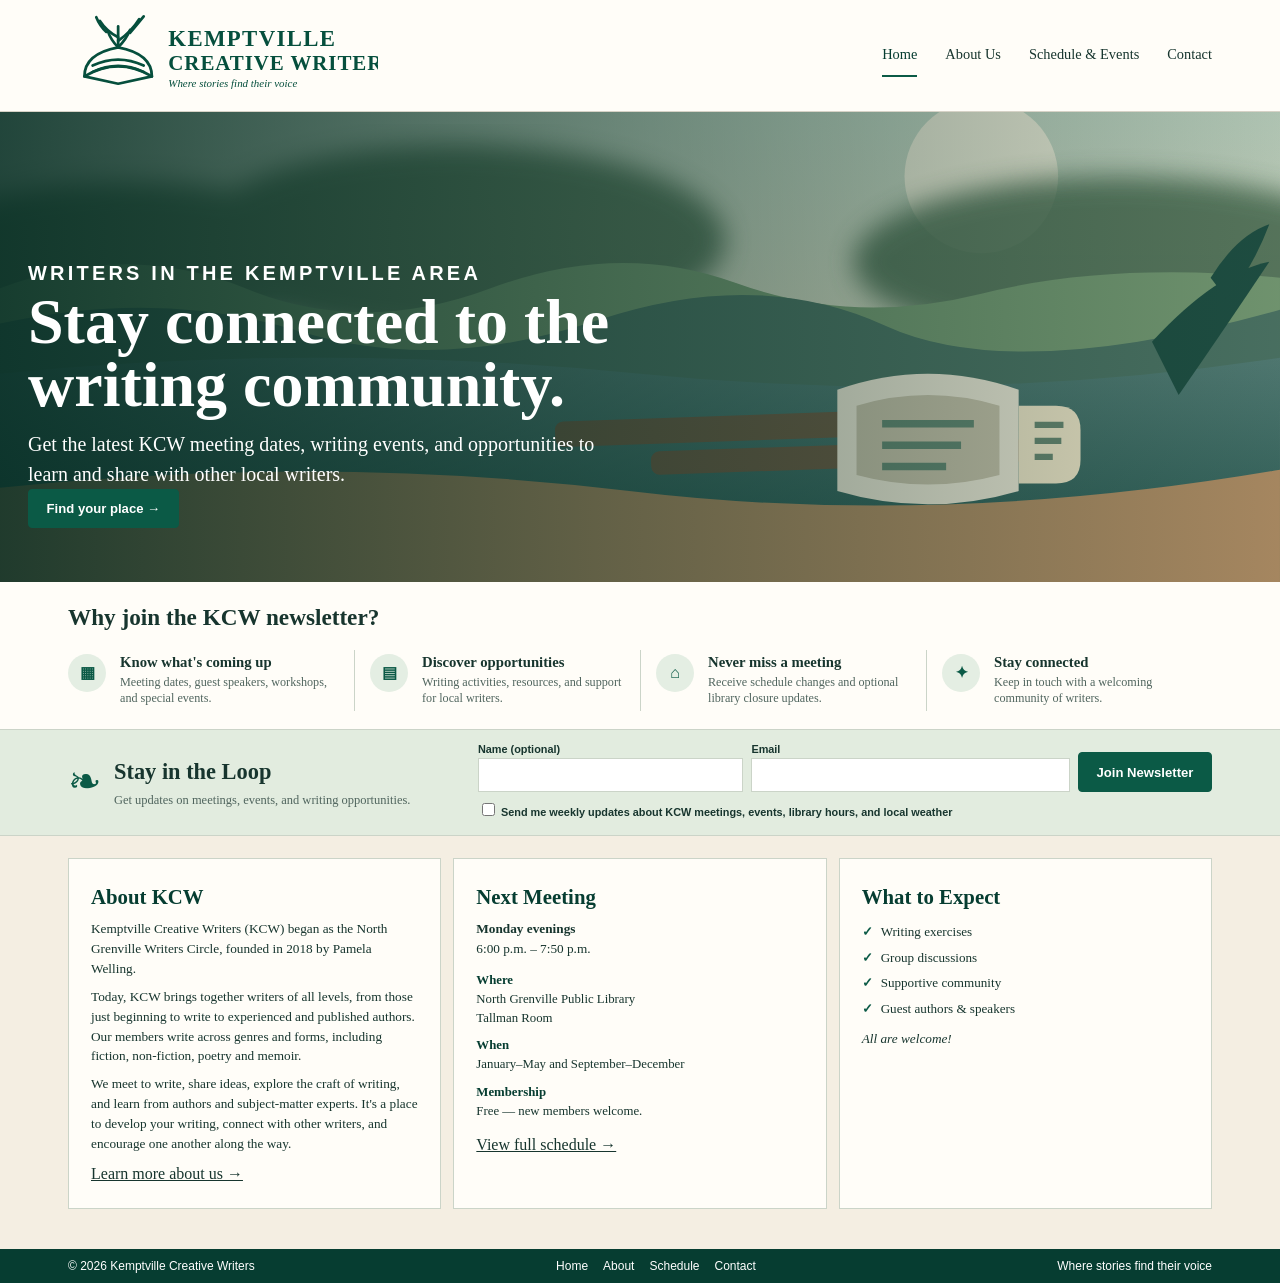
==== index.html @ 42525311 "Redesign KCW website" ====
<!DOCTYPE html><html lang="en"><head><meta charset="UTF-8"><meta name="viewport" content="width=device-width, initial-scale=1"><title>Home | Kemptville Creative Writers</title><link rel="stylesheet" href="styles/styles.css"><link rel="stylesheet" href="styles/form-helpers.css"></head><body><header class="site-header"><div class="header-inner"><a class="site-brand" href="index.html"><img src="images/logo.svg" alt="Kemptville Creative Writers — Where stories find their voice"></a><button class="nav-toggle" type="button" aria-expanded="false">Menu</button><nav class="site-nav" aria-label="Main navigation"><a href="index.html" aria-current="page">Home</a><a href="about.html" >About Us</a><a href="schedule.html" >Schedule &amp; Events</a><a href="contact.html" >Contact</a></nav></div></header>
<main>
<section class="hero hero-home"><div class="hero-copy">
  <p class="eyebrow">Writers in the Kemptville area</p>

  <h1>Stay connected to the writing community.</h1>

  <p>
    Get the latest KCW meeting dates, writing events, and opportunities
    to learn and share with other local writers.
  </p>

  <a class="button button-primary" href="#newsletter">
    Find your place →
  </a>
</div></section>
<section class="newsletter-reasons"><div class="reasons-inner"><h2>Why join the KCW newsletter?</h2><div class="reason-grid">
<div class="reason"><span class="reason-icon">▦</span><div><h3>Know what's coming up</h3><p>Meeting dates, guest speakers, workshops, and special events.</p></div></div>
<div class="reason"><span class="reason-icon">▤</span><div><h3>Discover opportunities</h3><p>Writing activities, resources, and support for local writers.</p></div></div>
<div class="reason"><span class="reason-icon">⌂</span><div><h3>Never miss a meeting</h3><p>Receive schedule changes and optional library closure updates.</p></div></div>
<div class="reason"><span class="reason-icon">✦</span><div><h3>Stay connected</h3><p>Keep in touch with a welcoming community of writers.</p></div></div>
</div></div></section>
<section class="newsletter-strip" id="newsletter"><div class="newsletter-inner"><div class="newsletter-copy"><span class="leaf-mark">❧</span><div><h2>Stay in the Loop</h2><p>Get updates on meetings, events, and writing opportunities.</p></div></div>
<form id="newsletter-form" class="newsletter-form" action="https://script.google.com/macros/s/AKfycbwTZO8G9_h2HiB-vw16-BrZLPtT-78m-_AX-te3QnlldN-gNptHR0tjAMz7IL9UwbkAXg/exec" method="POST">
<div class="form-helper"><label for="middle_name">Middle Name</label><input id="middle_name" name="middle_name" type="text" autocomplete="one-time-code" tabindex="-1"></div><input class="form-checksum" type="text" name="checksum" value="abc123" tabindex="-1"><input type="hidden" name="interacted" value="no"><input type="hidden" name="form_started" id="form_started">
<div><label for="name">Name (optional)</label><input id="name" name="name" type="text"></div><div><label for="email">Email</label><input id="email" name="email" type="email" required></div><button class="button button-primary" type="submit">Join Newsletter</button><label class="newsletter-option"><input type="checkbox" name="weekly_calendar" value="yes"> Send me weekly updates about KCW meetings, events, library hours, and local weather</label>
</form><div id="newsletter-message" class="form-message" role="status"></div></div></section>
<section class="section home-panels"><div class="grid-3">
<article class="panel home-panel"><h2>About KCW</h2>

<p>
  Kemptville Creative Writers (KCW) began as the North Grenville Writers Circle,
  founded in 2018 by Pamela Welling.
</p>

<p>
  Today, KCW brings together writers of all levels, from those just beginning to write
  to experienced and published authors. Our members write across genres and forms,
  including fiction, non-fiction, poetry and memoir.
</p>

<p>
  We meet to write, share ideas, explore the craft of writing, and learn from authors
  and subject-matter experts. It's a place to develop your writing, connect with other
  writers, and encourage one another along the way.
</p><a class="home-link" href="about.html">Learn more about us →</a></article>
<article class="panel home-panel"><h2>Next Meeting</h2><p><strong>Monday evenings</strong><br>6:00 p.m. – 7:50 p.m.</p><div class="meta"><div><strong>Where</strong>North Grenville Public Library<br>Tallman Room</div><div><strong>When</strong>January–May and September–December</div><div><strong>Membership</strong>Free — new members welcome.</div></div><a class="home-link" href="schedule.html">View full schedule →</a></article>
<article class="panel home-panel"><h2>What to Expect</h2><ul class="checks"><li>Writing exercises</li><li>Group discussions</li><li>Supportive community</li><li>Guest authors &amp; speakers</li></ul><p><em>All are welcome!</em></p></article>
</div></section>
</main><footer class="site-footer"><div class="footer-inner"><span>© 2026 Kemptville Creative Writers</span><nav><a href="index.html">Home</a><a href="about.html">About</a><a href="schedule.html">Schedule</a><a href="contact.html">Contact</a></nav><span>Where stories find their voice</span></div></footer><script src="scripts/site.js"></script></body></html>
---- styles/styles.css ----
:root{
  --forest:#0b5a46; --forest-dark:#063d31; --cream:#f4eee2; --paper:#fffdf8;
  --mint:#e4eee3; --line:#cbd4c8; --ink:#17352e; --muted:#50655e;
  --max:1180px; --shadow:0 8px 24px rgba(18,43,35,.08);
}
*{box-sizing:border-box}
html{scroll-behavior:smooth}
body{margin:0;background:var(--cream);color:var(--ink);font-family:Georgia,"Times New Roman",serif;line-height:1.5}
a{color:inherit}
.site-header{background:#fffdf8;border-bottom:1px solid #d6d2c6;position:relative;z-index:10}
.header-inner{max-width:var(--max);margin:auto;min-height:86px;padding:10px 18px;display:flex;align-items:center;justify-content:space-between;gap:24px}
.site-brand{display:flex;align-items:center;text-decoration:none;min-width:0}
.site-brand img{width:min(310px,48vw);height:auto;display:block}
.site-nav{display:flex;align-items:center;gap:28px;font-size:.9rem}
.site-nav a{text-decoration:none;padding:.6rem 0;border-bottom:2px solid transparent}
.site-nav a:hover,.site-nav a[aria-current=page]{border-bottom-color:var(--forest);color:var(--forest-dark)}
.nav-toggle{display:none;border:0;background:none;color:var(--forest-dark);font:700 1rem Arial,sans-serif}
.page-wrap{max-width:var(--max);margin:auto}
.hero{position:relative;min-height:330px;background-size:cover;background-position:center;display:flex;align-items:flex-end}
.hero-home{min-height:470px;background-image:linear-gradient(90deg,rgba(4,43,34,.84),rgba(4,43,34,.45) 48%,rgba(4,43,34,.08)),url("../images/home-hero.svg")}
.hero-about{background-image:linear-gradient(90deg,rgba(24,22,17,.78),rgba(24,22,17,.2)),url("../images/about-hero.svg")}
.hero-schedule{background-image:linear-gradient(90deg,rgba(25,22,18,.78),rgba(25,22,18,.18)),url("../images/schedule-hero.svg")}
.hero-contact{background-image:linear-gradient(90deg,rgba(4,43,34,.72),rgba(4,43,34,.15)),url("../images/contact-hero.svg")}
.hero-copy{padding:54px 28px;color:#fff;max-width:700px}
.eyebrow{text-transform:uppercase;letter-spacing:.16em;font:700 .72rem/1.3 Arial,sans-serif}
.hero h1{font-size:clamp(2.4rem,5vw,4.5rem);line-height:.98;margin:.35rem 0 .75rem}
.hero p{font-size:clamp(1rem,1.8vw,1.25rem);margin:0;max-width:610px}
.button{display:inline-block;border:1px solid var(--forest);padding:.7rem 1.1rem;border-radius:4px;text-decoration:none;font:700 .82rem Arial,sans-serif;cursor:pointer}
.button-primary{background:var(--forest);color:#fff}
.button-primary:hover{background:var(--forest-dark)}
.section{max-width:var(--max);margin:auto;padding:30px 18px}
.section-title{margin:0 0 12px;font-size:1.65rem;color:var(--forest-dark)}
.panel{background:var(--paper);border:1px solid var(--line);padding:22px}
.grid-3{display:grid;grid-template-columns:repeat(3,minmax(0,1fr));gap:12px}
.grid-2{display:grid;grid-template-columns:1.4fr .9fr;gap:18px}
.newsletter-reasons{background:var(--paper);border-bottom:1px solid var(--line)}
.reasons-inner{max-width:var(--max);margin:auto;padding:18px}
.reasons-inner h2{font-size:1.45rem;margin:0 0 15px}
.reason-grid{display:grid;grid-template-columns:repeat(4,minmax(0,1fr))}
.reason{display:grid;grid-template-columns:42px 1fr;gap:10px;padding:4px 15px;border-left:1px solid var(--line)}
.reason:first-child{border-left:0;padding-left:0}
.reason-icon{width:38px;height:38px;border-radius:50%;background:var(--mint);display:grid;place-items:center;color:var(--forest);font-weight:700}
.reason h3{font-size:.92rem;margin:0 0 3px;line-height:1.15}
.reason p{font-size:.76rem;color:var(--muted);margin:0;line-height:1.35}
.newsletter-strip{background:#e2ecdf;border-bottom:1px solid var(--line)}
.newsletter-inner{max-width:var(--max);margin:auto;padding:13px 18px;display:grid;grid-template-columns:.85fr 1.6fr;gap:20px;align-items:center}
.newsletter-copy{display:flex;align-items:center;gap:12px}
.leaf-mark{font-size:2.5rem;color:var(--forest)}
.newsletter-copy h2{margin:0;font-size:1.4rem}.newsletter-copy p{margin:2px 0 0;color:var(--muted);font-size:.78rem}
.newsletter-form{display:grid;grid-template-columns:1fr 1.2fr auto;gap:8px;align-items:end}
.newsletter-form label{font:600 .68rem Arial,sans-serif;display:block;margin-bottom:3px}
.newsletter-form input[type=text],.newsletter-form input[type=email],.contact-form input,.contact-form textarea{
  width:100%;padding:8px;border:1px solid var(--line);background:#fff;font:14px Georgia,serif
}
.newsletter-option{grid-column:1/-1;font:12px Arial,sans-serif;display:flex;align-items:center;gap:5px}
.home-panels{padding-top:22px;padding-bottom:40px}
.home-panel h2{font-size:1.3rem;margin:0 0 7px;color:var(--forest-dark)}
.home-panel p{font-size:.83rem;margin:0 0 8px}
.meta{font-size:.8rem;display:grid;gap:8px;margin:12px 0}.meta strong{display:block;color:var(--forest-dark)}
.checks{list-style:none;padding:0;margin:10px 0;display:grid;gap:6px;font-size:.82rem}.checks li:before{content:"✓";color:var(--forest);font-weight:700;margin-right:8px}
.page-content{max-width:var(--max);margin:auto;padding:20px 18px 40px}
.about-layout{display:grid;grid-template-columns:1.45fr .8fr;gap:18px}
.glance{background:var(--mint);border:1px solid #d1dfcf;padding:20px}
.glance h2{margin:0 0 14px;font-size:1.3rem}.glance-row{padding:10px 0;border-bottom:1px solid #cbd8c8;font-size:.8rem}.glance-row:last-child{border-bottom:0}
.events{width:100%;border-collapse:collapse;background:var(--paper);font-size:.8rem}.events th,.events td{padding:10px;border:1px solid var(--line);text-align:left}.events th{background:#e3eee2;color:var(--forest-dark)}
.schedule-layout{display:grid;grid-template-columns:1fr .75fr;gap:18px}.timeline{display:grid;gap:8px}.timeline-row{display:grid;grid-template-columns:52px 1fr;gap:10px;align-items:center}.step{width:30px;height:30px;border-radius:50%;background:var(--forest);color:#fff;display:grid;place-items:center;font:700 .75rem Arial,sans-serif}.timeline-row div:last-child{background:var(--mint);padding:10px;font-size:.8rem}
.contact-layout{display:grid;grid-template-columns:1fr 1fr;gap:20px}.contact-info{display:grid;gap:16px}.contact-item{display:grid;grid-template-columns:42px 1fr;gap:10px}.contact-icon{width:38px;height:38px;border-radius:50%;background:var(--forest);color:#fff;display:grid;place-items:center}.contact-item h3{margin:0;font-size:1rem}.contact-item p{margin:3px 0 0;font-size:.82rem}.contact-form{background:var(--mint);padding:18px}.contact-form label{font-size:.75rem;display:block;margin:10px 0 4px}.contact-form textarea{min-height:130px;resize:vertical}
.site-footer{background:var(--forest-dark);color:#fff}.footer-inner{max-width:var(--max);margin:auto;padding:10px 18px;display:flex;justify-content:space-between;align-items:center;gap:20px;font:12px Arial,sans-serif}.footer-inner nav{display:flex;gap:15px}.footer-inner a{text-decoration:none}.footer-inner p{margin:0}
.form-helper,.form-checksum{display:none}.form-message{font:13px Arial,sans-serif;padding:9px 12px;border-radius:4px;margin-top:8px;display:none}.form-message.success{display:block;background:#e3f3e3;color:#165b27;border:1px solid #9ac89e}.form-message.error{display:block;background:#fae8e8;color:#8a2222;border:1px solid #e0aaaa}
.simple-page{min-height:calc(100vh - 170px);display:flex;align-items:center}.simple-card{max-width:650px;margin:auto}
@media(max-width:900px){.site-nav{gap:16px}.header-inner{min-height:76px}.newsletter-inner{grid-template-columns:1fr}.newsletter-form{grid-template-columns:1fr 1fr auto}.reason-grid{grid-template-columns:1fr 1fr}.reason:nth-child(3){border-left:0}.about-layout,.schedule-layout,.contact-layout,.grid-2{grid-template-columns:1fr}.grid-3{grid-template-columns:repeat(3,minmax(0,1fr))}}
@media(max-width:700px){.nav-toggle{display:block}.site-nav{display:none;position:absolute;left:0;right:0;top:100%;background:#fffdf8;border-bottom:1px solid var(--line);padding:8px 18px;flex-direction:column;align-items:stretch;gap:0}.site-nav.open{display:flex}.site-nav a{padding:12px 0}.site-brand img{width:235px}.hero-home{min-height:420px}.hero-copy{padding:38px 18px}.section,.page-content{padding-left:14px;padding-right:14px}.newsletter-form{grid-template-columns:1fr}.newsletter-option{grid-column:auto}.grid-3{grid-template-columns:1fr}.footer-inner{flex-direction:column;text-align:center}.footer-inner nav{flex-wrap:wrap;justify-content:center}}
@media(max-width:480px){.reason-grid{grid-template-columns:1fr}.reason,.reason:first-child,.reason:nth-child(3){border-left:0;border-top:1px solid var(--line);padding:10px 0}.reason:first-child{border-top:0}.hero h1{font-size:2.5rem}.hero-home{min-height:400px}.events{font-size:.72rem}.events th,.events td{padding:7px}}
---- styles/form-helpers.css ----
.form-helper,.form-checksum{display:none}.form-message{font-size:.95rem;padding:.75rem 1rem;border-radius:6px;display:none}.form-message.success{display:block;background:#e6f7e6;color:#0a5a0a;border:1px solid #8fd98f}.form-message.error{display:block;background:#fdeaea;color:#8a1f1f;border:1px solid #e8a1a1}
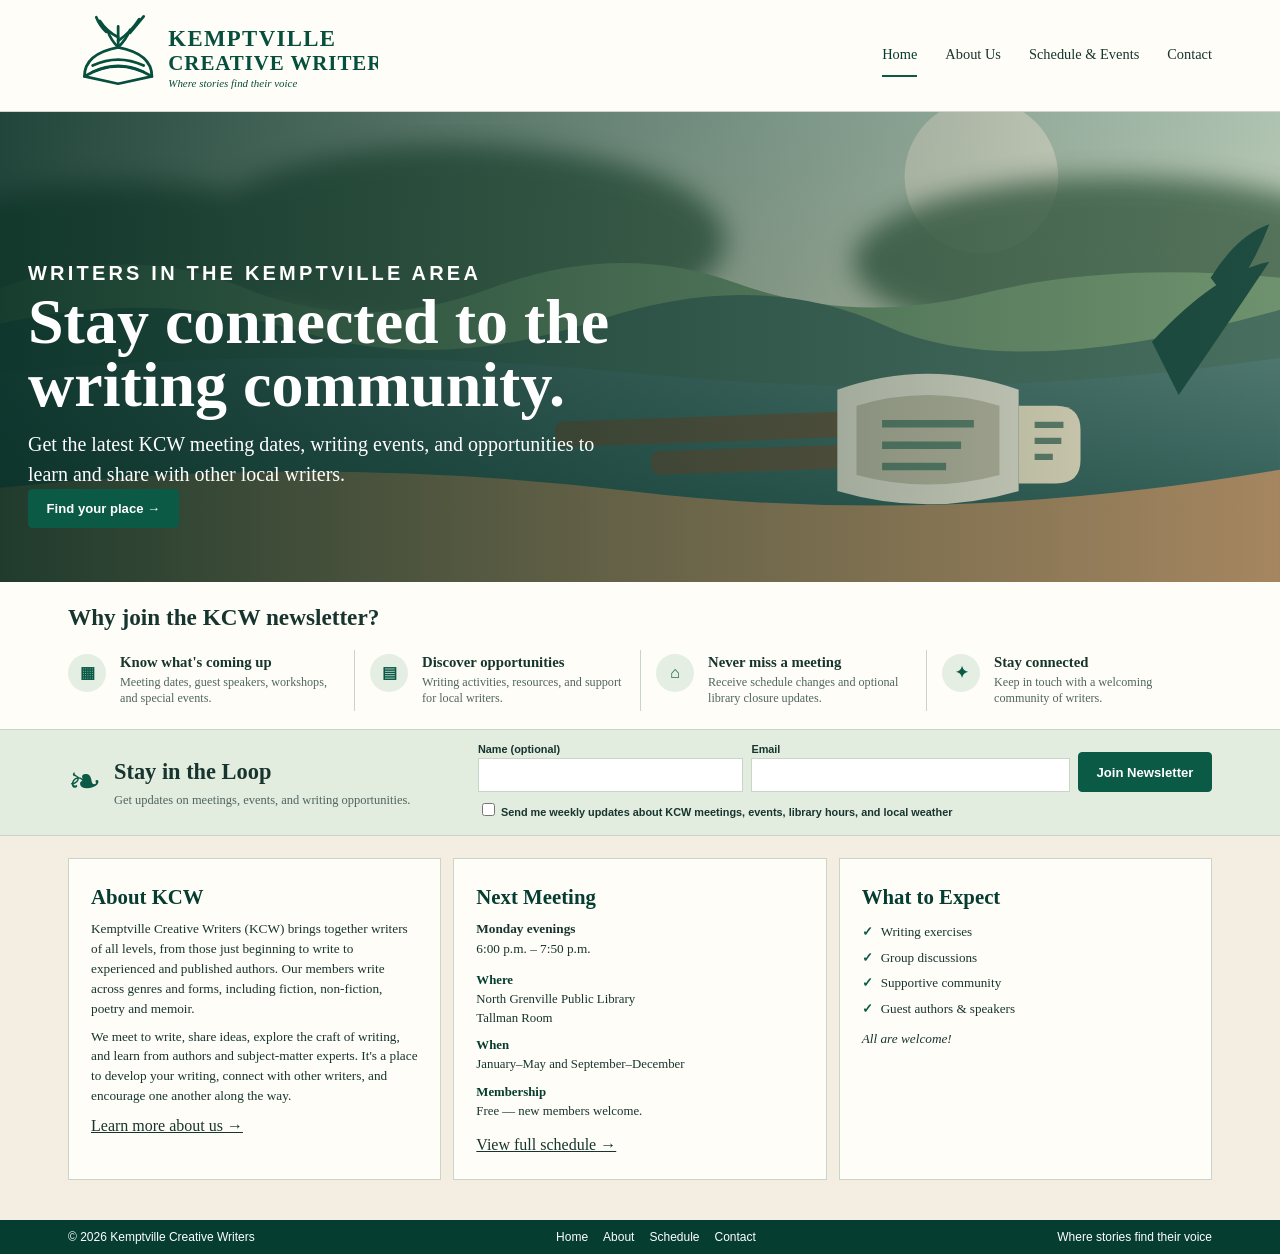
==== commit 012324e8: "Updating to a newer look" ====
--- a/index.html
+++ b/index.html
@@ -1,50 +1,218 @@
-<!DOCTYPE html><html lang="en"><head><meta charset="UTF-8"><meta name="viewport" content="width=device-width, initial-scale=1"><title>Home | Kemptville Creative Writers</title><link rel="stylesheet" href="styles/styles.css"><link rel="stylesheet" href="styles/form-helpers.css"></head><body><header class="site-header"><div class="header-inner"><a class="site-brand" href="index.html"><img src="images/logo.svg" alt="Kemptville Creative Writers — Where stories find their voice"></a><button class="nav-toggle" type="button" aria-expanded="false">Menu</button><nav class="site-nav" aria-label="Main navigation"><a href="index.html" aria-current="page">Home</a><a href="about.html" >About Us</a><a href="schedule.html" >Schedule &amp; Events</a><a href="contact.html" >Contact</a></nav></div></header>
-<main>
-<section class="hero hero-home"><div class="hero-copy">
-  <p class="eyebrow">Writers in the Kemptville area</p>
-
-  <h1>Stay connected to the writing community.</h1>
-
-  <p>
-    Get the latest KCW meeting dates, writing events, and opportunities
-    to learn and share with other local writers.
-  </p>
-
-  <a class="button button-primary" href="#newsletter">
-    Find your place →
-  </a>
-</div></section>
-<section class="newsletter-reasons"><div class="reasons-inner"><h2>Why join the KCW newsletter?</h2><div class="reason-grid">
-<div class="reason"><span class="reason-icon">▦</span><div><h3>Know what's coming up</h3><p>Meeting dates, guest speakers, workshops, and special events.</p></div></div>
-<div class="reason"><span class="reason-icon">▤</span><div><h3>Discover opportunities</h3><p>Writing activities, resources, and support for local writers.</p></div></div>
-<div class="reason"><span class="reason-icon">⌂</span><div><h3>Never miss a meeting</h3><p>Receive schedule changes and optional library closure updates.</p></div></div>
-<div class="reason"><span class="reason-icon">✦</span><div><h3>Stay connected</h3><p>Keep in touch with a welcoming community of writers.</p></div></div>
-</div></div></section>
-<section class="newsletter-strip" id="newsletter"><div class="newsletter-inner"><div class="newsletter-copy"><span class="leaf-mark">❧</span><div><h2>Stay in the Loop</h2><p>Get updates on meetings, events, and writing opportunities.</p></div></div>
-<form id="newsletter-form" class="newsletter-form" action="https://script.google.com/macros/s/AKfycbwTZO8G9_h2HiB-vw16-BrZLPtT-78m-_AX-te3QnlldN-gNptHR0tjAMz7IL9UwbkAXg/exec" method="POST">
-<div class="form-helper"><label for="middle_name">Middle Name</label><input id="middle_name" name="middle_name" type="text" autocomplete="one-time-code" tabindex="-1"></div><input class="form-checksum" type="text" name="checksum" value="abc123" tabindex="-1"><input type="hidden" name="interacted" value="no"><input type="hidden" name="form_started" id="form_started">
-<div><label for="name">Name (optional)</label><input id="name" name="name" type="text"></div><div><label for="email">Email</label><input id="email" name="email" type="email" required></div><button class="button button-primary" type="submit">Join Newsletter</button><label class="newsletter-option"><input type="checkbox" name="weekly_calendar" value="yes"> Send me weekly updates about KCW meetings, events, library hours, and local weather</label>
-</form><div id="newsletter-message" class="form-message" role="status"></div></div></section>
-<section class="section home-panels"><div class="grid-3">
-<article class="panel home-panel"><h2>About KCW</h2>
-
-<p>
-  Kemptville Creative Writers (KCW) began as the North Grenville Writers Circle,
-  founded in 2018 by Pamela Welling.
-</p>
-
-<p>
-  Today, KCW brings together writers of all levels, from those just beginning to write
-  to experienced and published authors. Our members write across genres and forms,
-  including fiction, non-fiction, poetry and memoir.
-</p>
-
-<p>
-  We meet to write, share ideas, explore the craft of writing, and learn from authors
-  and subject-matter experts. It's a place to develop your writing, connect with other
-  writers, and encourage one another along the way.
-</p><a class="home-link" href="about.html">Learn more about us →</a></article>
-<article class="panel home-panel"><h2>Next Meeting</h2><p><strong>Monday evenings</strong><br>6:00 p.m. – 7:50 p.m.</p><div class="meta"><div><strong>Where</strong>North Grenville Public Library<br>Tallman Room</div><div><strong>When</strong>January–May and September–December</div><div><strong>Membership</strong>Free — new members welcome.</div></div><a class="home-link" href="schedule.html">View full schedule →</a></article>
-<article class="panel home-panel"><h2>What to Expect</h2><ul class="checks"><li>Writing exercises</li><li>Group discussions</li><li>Supportive community</li><li>Guest authors &amp; speakers</li></ul><p><em>All are welcome!</em></p></article>
-</div></section>
-</main><footer class="site-footer"><div class="footer-inner"><span>© 2026 Kemptville Creative Writers</span><nav><a href="index.html">Home</a><a href="about.html">About</a><a href="schedule.html">Schedule</a><a href="contact.html">Contact</a></nav><span>Where stories find their voice</span></div></footer><script src="scripts/site.js"></script></body></html>+<!DOCTYPE html>
+<html lang="en">
+<head>
+  <meta charset="UTF-8">
+  <meta name="viewport" content="width=device-width, initial-scale=1">
+  <title>Home | Kemptville Creative Writers</title>
+
+  <link rel="stylesheet" href="styles/styles.css">
+  <link rel="stylesheet" href="styles/form-helpers.css">
+</head>
+
+<body>
+  <header class="site-header">
+    <div class="header-inner">
+      <a class="site-brand" href="index.html">
+        <img src="images/logo.svg" alt="Kemptville Creative Writers — Where stories find their voice">
+      </a>
+
+      <button class="nav-toggle" type="button" aria-expanded="false">Menu</button>
+
+      <nav class="site-nav" aria-label="Main navigation">
+        <a href="index.html" aria-current="page">Home</a>
+        <a href="about.html">About Us</a>
+        <a href="schedule.html">Schedule &amp; Events</a>
+        <a href="contact.html">Contact</a>
+      </nav>
+    </div>
+  </header>
+
+  <main>
+    <section class="hero hero-home">
+      <div class="hero-copy">
+        <p class="eyebrow">Writers in the Kemptville area</p>
+
+        <h1>Stay connected to the writing community.</h1>
+
+        <p>
+          Get the latest KCW meeting dates, writing events, and opportunities
+          to learn and share with other local writers.
+        </p>
+
+        <a class="button button-primary" href="#newsletter">
+          Find your place →
+        </a>
+      </div>
+    </section>
+
+    <section class="newsletter-reasons">
+      <div class="reasons-inner">
+        <h2>Why join the KCW newsletter?</h2>
+
+        <div class="reason-grid">
+          <div class="reason">
+            <span class="reason-icon">▦</span>
+            <div>
+              <h3>Know what's coming up</h3>
+              <p>Meeting dates, guest speakers, workshops, and special events.</p>
+            </div>
+          </div>
+
+          <div class="reason">
+            <span class="reason-icon">▤</span>
+            <div>
+              <h3>Discover opportunities</h3>
+              <p>Writing activities, resources, and support for local writers.</p>
+            </div>
+          </div>
+
+          <div class="reason">
+            <span class="reason-icon">⌂</span>
+            <div>
+              <h3>Never miss a meeting</h3>
+              <p>Receive schedule changes and optional library closure updates.</p>
+            </div>
+          </div>
+
+          <div class="reason">
+            <span class="reason-icon">✦</span>
+            <div>
+              <h3>Stay connected</h3>
+              <p>Keep in touch with a welcoming community of writers.</p>
+            </div>
+          </div>
+        </div>
+      </div>
+    </section>
+
+    <section class="newsletter-strip" id="newsletter">
+      <div class="newsletter-inner">
+        <div class="newsletter-copy">
+          <span class="leaf-mark">❧</span>
+          <div>
+            <h2>Stay in the Loop</h2>
+            <p>Get updates on meetings, events, and writing opportunities.</p>
+          </div>
+        </div>
+
+        <form
+          id="newsletter-form"
+          class="newsletter-form"
+          action="https://script.google.com/macros/s/AKfycbwTZO8G9_h2HiB-vw16-BrZLPtT-78m-_AX-te3QnlldN-gNptHR0tjAMz7IL9UwbkAXg/exec"
+          method="POST"
+        >
+          <div class="form-helper">
+            <label for="middle_name">Middle Name</label>
+            <input id="middle_name" name="middle_name" type="text" autocomplete="one-time-code" tabindex="-1">
+          </div>
+
+          <input class="form-checksum" type="text" name="checksum" value="abc123" tabindex="-1">
+          <input type="hidden" name="interacted" value="no">
+          <input type="hidden" name="form_started" id="form_started">
+
+          <div>
+            <label for="name">Name (optional)</label>
+            <input id="name" name="name" type="text">
+          </div>
+
+          <div>
+            <label for="email">Email</label>
+            <input id="email" name="email" type="email" required>
+          </div>
+
+          <button class="button button-primary" type="submit">Join Newsletter</button>
+
+          <label class="newsletter-option">
+            <input type="checkbox" name="weekly_calendar" value="yes">
+            Send me weekly updates about KCW meetings, events, library hours, and local weather
+          </label>
+        </form>
+
+        <div id="newsletter-message" class="form-message" role="status"></div>
+      </div>
+    </section>
+
+    <section class="section home-panels">
+      <div class="grid-3">
+        <article class="panel home-panel">
+          <h2>About KCW</h2>
+
+          <p>
+            Kemptville Creative Writers (KCW) brings together writers of all levels, from those 
+			just beginning to write to experienced and published authors. Our members write across 
+			genres and forms, including fiction, non-fiction, poetry and memoir.
+          </p>
+
+          <p>
+            We meet to write, share ideas, explore the craft of writing, and learn from authors
+            and subject-matter experts. It's a place to develop your writing, connect with other
+            writers, and encourage one another along the way.
+          </p>
+
+          <a class="home-link" href="about.html">Learn more about us →</a>
+        </article>
+
+        <article class="panel home-panel">
+          <h2>Next Meeting</h2>
+
+          <p>
+            <strong>Monday evenings</strong><br>
+            6:00 p.m. – 7:50 p.m.
+          </p>
+
+          <div class="meta">
+            <div>
+              <strong>Where</strong>
+              North Grenville Public Library<br>
+              Tallman Room
+            </div>
+
+            <div>
+              <strong>When</strong>
+              January–May and September–December
+            </div>
+
+            <div>
+              <strong>Membership</strong>
+              Free — new members welcome.
+            </div>
+          </div>
+
+          <a class="home-link" href="schedule.html">View full schedule →</a>
+        </article>
+
+        <article class="panel home-panel">
+          <h2>What to Expect</h2>
+
+          <ul class="checks">
+            <li>Writing exercises</li>
+            <li>Group discussions</li>
+            <li>Supportive community</li>
+            <li>Guest authors &amp; speakers</li>
+          </ul>
+
+          <p><em>All are welcome!</em></p>
+        </article>
+      </div>
+    </section>
+  </main>
+
+  <footer class="site-footer">
+    <div class="footer-inner">
+      <span>© 2026 Kemptville Creative Writers</span>
+
+      <nav>
+        <a href="index.html">Home</a>
+        <a href="about.html">About</a>
+        <a href="schedule.html">Schedule</a>
+        <a href="contact.html">Contact</a>
+      </nav>
+
+      <span>Where stories find their voice</span>
+    </div>
+  </footer>
+
+  <script src="scripts/site.js"></script>
+  <script src="scripts/form-helpers.js"></script>
+</body>
+</html>
--- a/styles/form-helpers.css
+++ b/styles/form-helpers.css
@@ -1 +1,4 @@
-.form-helper,.form-checksum{display:none}.form-message{font-size:.95rem;padding:.75rem 1rem;border-radius:6px;display:none}.form-message.success{display:block;background:#e6f7e6;color:#0a5a0a;border:1px solid #8fd98f}.form-message.error{display:block;background:#fdeaea;color:#8a1f1f;border:1px solid #e8a1a1}+.form-helper,.form-checksum{display:none}
+.form-message{font-size:.82rem;padding:10px 14px;border-radius:6px;display:none}
+.form-message.success{display:block;background:var(--success-bg,#f0f6ef);color:var(--forest-dark,#063d31);border:1px solid var(--success-border,#b8cdb8)}
+.form-message.error{display:block;background:var(--error-bg,#faf0f0);color:#6b2a2a;border:1px solid var(--error-border,#ddb8b8)}
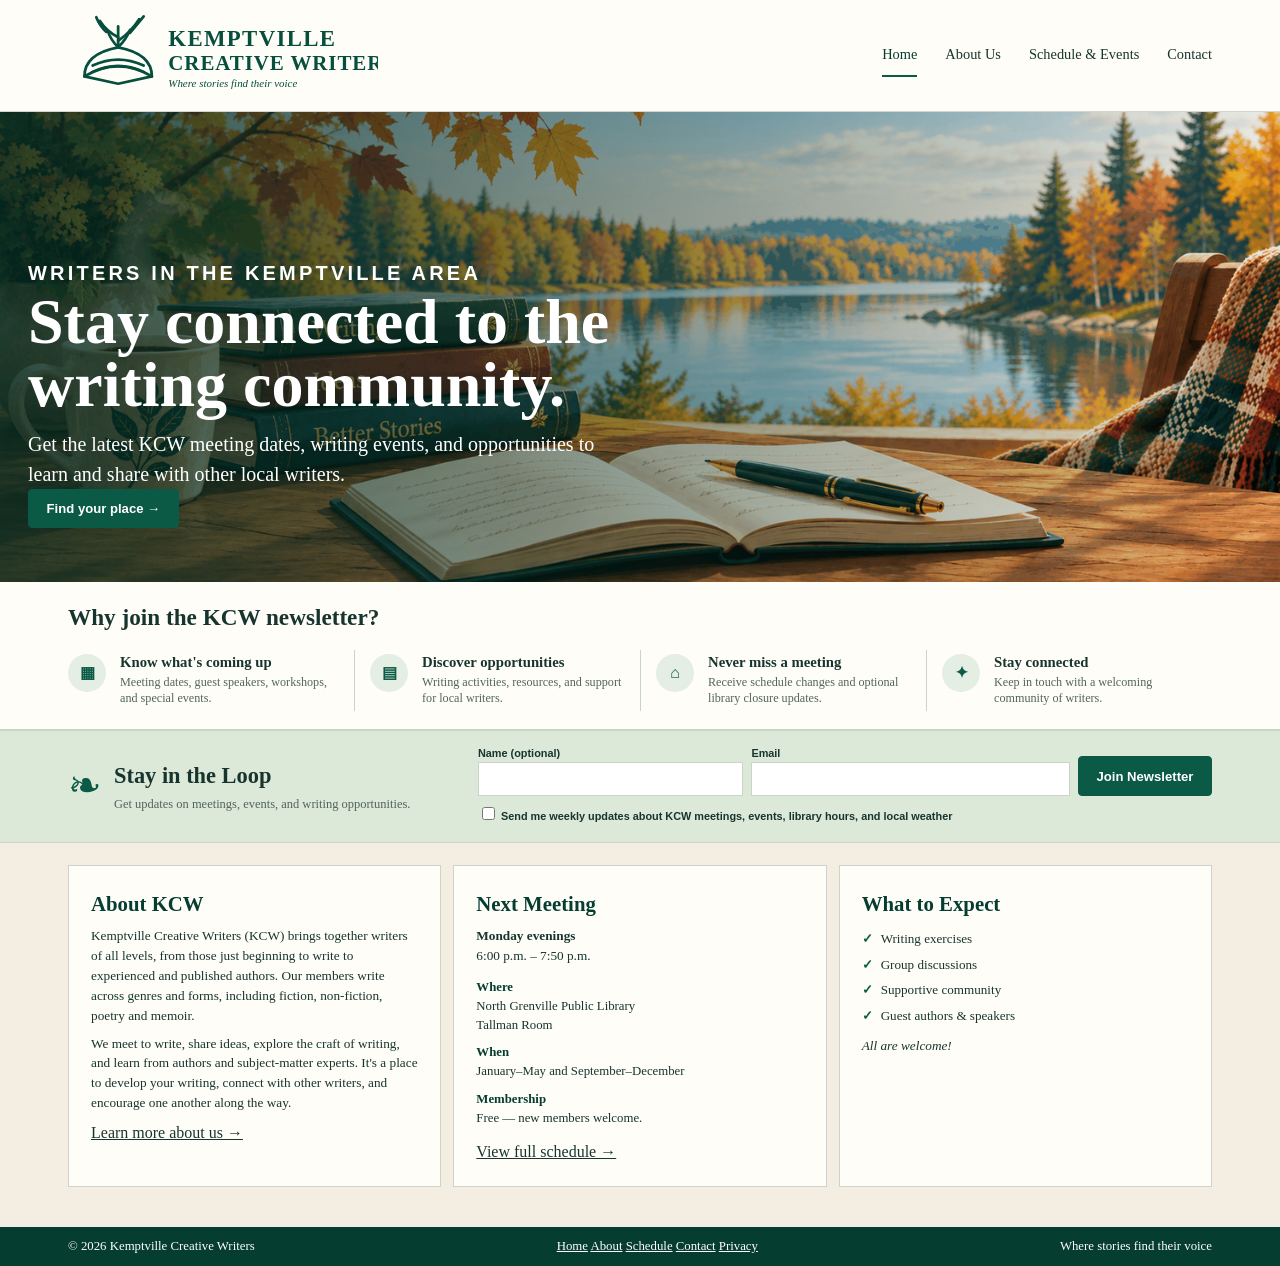
==== commit e19ea94b: "Adding Privacy statement" ====
--- a/index.html
+++ b/index.html
@@ -98,7 +98,7 @@
         <form
           id="newsletter-form"
           class="newsletter-form"
-          action="https://script.google.com/macros/s/AKfycbwTZO8G9_h2HiB-vw16-BrZLPtT-78m-_AX-te3QnlldN-gNptHR0tjAMz7IL9UwbkAXg/exec"
+          action="https://script.google.com/macros/s/AKfycbwnZQsalwFQ1PxqV7UMCoCZz2032czonZH-1CRhcKAU-V-7r0tbhkOlCTF9N5r1L3ON/exec"
           method="POST"
         >
           <div class="form-helper">
@@ -206,6 +206,7 @@
         <a href="about.html">About</a>
         <a href="schedule.html">Schedule</a>
         <a href="contact.html">Contact</a>
+        <a href="privacy.html">Privacy</a>
       </nav>
 
       <span>Where stories find their voice</span>
--- a/styles/styles.css
+++ b/styles/styles.css
@@ -1,73 +1,700 @@
-:root{
-  --forest:#0b5a46; --forest-dark:#063d31; --cream:#f4eee2; --paper:#fffdf8;
-  --mint:#e4eee3; --line:#cbd4c8; --ink:#17352e; --muted:#50655e;
-  --max:1180px; --shadow:0 8px 24px rgba(18,43,35,.08);
-}
-*{box-sizing:border-box}
-html{scroll-behavior:smooth}
-body{margin:0;background:var(--cream);color:var(--ink);font-family:Georgia,"Times New Roman",serif;line-height:1.5}
-a{color:inherit}
-.site-header{background:#fffdf8;border-bottom:1px solid #d6d2c6;position:relative;z-index:10}
-.header-inner{max-width:var(--max);margin:auto;min-height:86px;padding:10px 18px;display:flex;align-items:center;justify-content:space-between;gap:24px}
-.site-brand{display:flex;align-items:center;text-decoration:none;min-width:0}
-.site-brand img{width:min(310px,48vw);height:auto;display:block}
-.site-nav{display:flex;align-items:center;gap:28px;font-size:.9rem}
-.site-nav a{text-decoration:none;padding:.6rem 0;border-bottom:2px solid transparent}
-.site-nav a:hover,.site-nav a[aria-current=page]{border-bottom-color:var(--forest);color:var(--forest-dark)}
-.nav-toggle{display:none;border:0;background:none;color:var(--forest-dark);font:700 1rem Arial,sans-serif}
-.page-wrap{max-width:var(--max);margin:auto}
-.hero{position:relative;min-height:330px;background-size:cover;background-position:center;display:flex;align-items:flex-end}
-.hero-home{min-height:470px;background-image:linear-gradient(90deg,rgba(4,43,34,.84),rgba(4,43,34,.45) 48%,rgba(4,43,34,.08)),url("../images/home-hero.svg")}
-.hero-about{background-image:linear-gradient(90deg,rgba(24,22,17,.78),rgba(24,22,17,.2)),url("../images/about-hero.svg")}
-.hero-schedule{background-image:linear-gradient(90deg,rgba(25,22,18,.78),rgba(25,22,18,.18)),url("../images/schedule-hero.svg")}
-.hero-contact{background-image:linear-gradient(90deg,rgba(4,43,34,.72),rgba(4,43,34,.15)),url("../images/contact-hero.svg")}
-.hero-copy{padding:54px 28px;color:#fff;max-width:700px}
-.eyebrow{text-transform:uppercase;letter-spacing:.16em;font:700 .72rem/1.3 Arial,sans-serif}
-.hero h1{font-size:clamp(2.4rem,5vw,4.5rem);line-height:.98;margin:.35rem 0 .75rem}
-.hero p{font-size:clamp(1rem,1.8vw,1.25rem);margin:0;max-width:610px}
-.button{display:inline-block;border:1px solid var(--forest);padding:.7rem 1.1rem;border-radius:4px;text-decoration:none;font:700 .82rem Arial,sans-serif;cursor:pointer}
-.button-primary{background:var(--forest);color:#fff}
-.button-primary:hover{background:var(--forest-dark)}
-.section{max-width:var(--max);margin:auto;padding:30px 18px}
-.section-title{margin:0 0 12px;font-size:1.65rem;color:var(--forest-dark)}
-.panel{background:var(--paper);border:1px solid var(--line);padding:22px}
-.grid-3{display:grid;grid-template-columns:repeat(3,minmax(0,1fr));gap:12px}
-.grid-2{display:grid;grid-template-columns:1.4fr .9fr;gap:18px}
-.newsletter-reasons{background:var(--paper);border-bottom:1px solid var(--line)}
-.reasons-inner{max-width:var(--max);margin:auto;padding:18px}
-.reasons-inner h2{font-size:1.45rem;margin:0 0 15px}
-.reason-grid{display:grid;grid-template-columns:repeat(4,minmax(0,1fr))}
-.reason{display:grid;grid-template-columns:42px 1fr;gap:10px;padding:4px 15px;border-left:1px solid var(--line)}
-.reason:first-child{border-left:0;padding-left:0}
-.reason-icon{width:38px;height:38px;border-radius:50%;background:var(--mint);display:grid;place-items:center;color:var(--forest);font-weight:700}
-.reason h3{font-size:.92rem;margin:0 0 3px;line-height:1.15}
-.reason p{font-size:.76rem;color:var(--muted);margin:0;line-height:1.35}
-.newsletter-strip{background:#e2ecdf;border-bottom:1px solid var(--line)}
-.newsletter-inner{max-width:var(--max);margin:auto;padding:13px 18px;display:grid;grid-template-columns:.85fr 1.6fr;gap:20px;align-items:center}
-.newsletter-copy{display:flex;align-items:center;gap:12px}
-.leaf-mark{font-size:2.5rem;color:var(--forest)}
-.newsletter-copy h2{margin:0;font-size:1.4rem}.newsletter-copy p{margin:2px 0 0;color:var(--muted);font-size:.78rem}
-.newsletter-form{display:grid;grid-template-columns:1fr 1.2fr auto;gap:8px;align-items:end}
-.newsletter-form label{font:600 .68rem Arial,sans-serif;display:block;margin-bottom:3px}
-.newsletter-form input[type=text],.newsletter-form input[type=email],.contact-form input,.contact-form textarea{
-  width:100%;padding:8px;border:1px solid var(--line);background:#fff;font:14px Georgia,serif
-}
-.newsletter-option{grid-column:1/-1;font:12px Arial,sans-serif;display:flex;align-items:center;gap:5px}
-.home-panels{padding-top:22px;padding-bottom:40px}
-.home-panel h2{font-size:1.3rem;margin:0 0 7px;color:var(--forest-dark)}
-.home-panel p{font-size:.83rem;margin:0 0 8px}
-.meta{font-size:.8rem;display:grid;gap:8px;margin:12px 0}.meta strong{display:block;color:var(--forest-dark)}
-.checks{list-style:none;padding:0;margin:10px 0;display:grid;gap:6px;font-size:.82rem}.checks li:before{content:"✓";color:var(--forest);font-weight:700;margin-right:8px}
-.page-content{max-width:var(--max);margin:auto;padding:20px 18px 40px}
-.about-layout{display:grid;grid-template-columns:1.45fr .8fr;gap:18px}
-.glance{background:var(--mint);border:1px solid #d1dfcf;padding:20px}
-.glance h2{margin:0 0 14px;font-size:1.3rem}.glance-row{padding:10px 0;border-bottom:1px solid #cbd8c8;font-size:.8rem}.glance-row:last-child{border-bottom:0}
-.events{width:100%;border-collapse:collapse;background:var(--paper);font-size:.8rem}.events th,.events td{padding:10px;border:1px solid var(--line);text-align:left}.events th{background:#e3eee2;color:var(--forest-dark)}
-.schedule-layout{display:grid;grid-template-columns:1fr .75fr;gap:18px}.timeline{display:grid;gap:8px}.timeline-row{display:grid;grid-template-columns:52px 1fr;gap:10px;align-items:center}.step{width:30px;height:30px;border-radius:50%;background:var(--forest);color:#fff;display:grid;place-items:center;font:700 .75rem Arial,sans-serif}.timeline-row div:last-child{background:var(--mint);padding:10px;font-size:.8rem}
-.contact-layout{display:grid;grid-template-columns:1fr 1fr;gap:20px}.contact-info{display:grid;gap:16px}.contact-item{display:grid;grid-template-columns:42px 1fr;gap:10px}.contact-icon{width:38px;height:38px;border-radius:50%;background:var(--forest);color:#fff;display:grid;place-items:center}.contact-item h3{margin:0;font-size:1rem}.contact-item p{margin:3px 0 0;font-size:.82rem}.contact-form{background:var(--mint);padding:18px}.contact-form label{font-size:.75rem;display:block;margin:10px 0 4px}.contact-form textarea{min-height:130px;resize:vertical}
-.site-footer{background:var(--forest-dark);color:#fff}.footer-inner{max-width:var(--max);margin:auto;padding:10px 18px;display:flex;justify-content:space-between;align-items:center;gap:20px;font:12px Arial,sans-serif}.footer-inner nav{display:flex;gap:15px}.footer-inner a{text-decoration:none}.footer-inner p{margin:0}
-.form-helper,.form-checksum{display:none}.form-message{font:13px Arial,sans-serif;padding:9px 12px;border-radius:4px;margin-top:8px;display:none}.form-message.success{display:block;background:#e3f3e3;color:#165b27;border:1px solid #9ac89e}.form-message.error{display:block;background:#fae8e8;color:#8a2222;border:1px solid #e0aaaa}
-.simple-page{min-height:calc(100vh - 170px);display:flex;align-items:center}.simple-card{max-width:650px;margin:auto}
-@media(max-width:900px){.site-nav{gap:16px}.header-inner{min-height:76px}.newsletter-inner{grid-template-columns:1fr}.newsletter-form{grid-template-columns:1fr 1fr auto}.reason-grid{grid-template-columns:1fr 1fr}.reason:nth-child(3){border-left:0}.about-layout,.schedule-layout,.contact-layout,.grid-2{grid-template-columns:1fr}.grid-3{grid-template-columns:repeat(3,minmax(0,1fr))}}
-@media(max-width:700px){.nav-toggle{display:block}.site-nav{display:none;position:absolute;left:0;right:0;top:100%;background:#fffdf8;border-bottom:1px solid var(--line);padding:8px 18px;flex-direction:column;align-items:stretch;gap:0}.site-nav.open{display:flex}.site-nav a{padding:12px 0}.site-brand img{width:235px}.hero-home{min-height:420px}.hero-copy{padding:38px 18px}.section,.page-content{padding-left:14px;padding-right:14px}.newsletter-form{grid-template-columns:1fr}.newsletter-option{grid-column:auto}.grid-3{grid-template-columns:1fr}.footer-inner{flex-direction:column;text-align:center}.footer-inner nav{flex-wrap:wrap;justify-content:center}}
-@media(max-width:480px){.reason-grid{grid-template-columns:1fr}.reason,.reason:first-child,.reason:nth-child(3){border-left:0;border-top:1px solid var(--line);padding:10px 0}.reason:first-child{border-top:0}.hero h1{font-size:2.5rem}.hero-home{min-height:400px}.events{font-size:.72rem}.events th,.events td{padding:7px}}
+:root {
+  --forest: #0b5a46;
+  --forest-dark: #063d31;
+  --cream: #f4eee2;
+  --paper: #fffdf8;
+  --mint: #e4eee3;
+  --line: #cbd4c8;
+  --ink: #17352e;
+  --muted: #50655e;
+  --strip-bg: #dce8d8;
+  --success-bg: #f0f6ef;
+  --success-border: #b8cdb8;
+  --error-bg: #faf0f0;
+  --error-border: #ddb8b8;
+  --max: 1180px;
+  --shadow: 0 8px 24px rgba(18, 43, 35, 0.08);
+}
+
+* {
+  box-sizing: border-box;
+}
+
+html {
+  scroll-behavior: smooth;
+}
+
+body {
+  margin: 0;
+  background: var(--cream);
+  color: var(--ink);
+  font-family: Georgia, "Times New Roman", serif;
+  line-height: 1.5;
+  display: flex;
+  flex-direction: column;
+  min-height: 100vh;
+}
+
+a {
+  color: inherit;
+}
+
+.site-header {
+  background: #fffdf8;
+  border-bottom: 1px solid #d6d2c6;
+  position: relative;
+  z-index: 10;
+}
+
+.header-inner {
+  max-width: var(--max);
+  margin: auto;
+  min-height: 86px;
+  padding: 10px 18px;
+  display: flex;
+  align-items: center;
+  justify-content: space-between;
+  gap: 24px;
+}
+
+.site-brand {
+  display: flex;
+  align-items: center;
+  text-decoration: none;
+  min-width: 0;
+}
+
+.site-brand img {
+  width: min(310px, 48vw);
+  height: auto;
+  display: block;
+}
+
+.site-nav {
+  display: flex;
+  align-items: center;
+  gap: 28px;
+  font-size: 0.9rem;
+}
+
+.site-nav a {
+  text-decoration: none;
+  padding: 0.6rem 0;
+  border-bottom: 2px solid transparent;
+}
+
+.site-nav a:hover,
+.site-nav a[aria-current="page"] {
+  border-bottom-color: var(--forest);
+  color: var(--forest-dark);
+}
+
+.nav-toggle {
+  display: none;
+  border: 0;
+  background: none;
+  color: var(--forest-dark);
+  font: 700 1rem Arial, sans-serif;
+}
+
+.page-wrap {
+  max-width: var(--max);
+  margin: auto;
+}
+
+.hero {
+  position: relative;
+  min-height: 330px;
+  background-size: cover;
+  background-position: center;
+  display: flex;
+  align-items: flex-end;
+}
+
+.hero-home {
+  min-height: 470px;
+  background-image:
+    linear-gradient(90deg, rgba(4, 43, 34, 0.84), rgba(4, 43, 34, 0.45) 48%, rgba(4, 43, 34, 0.08)),
+    url("../images/autumn-writing-banner-optimized.png");
+  background-position: center center;
+}
+
+.hero-about {
+  background-image:
+    linear-gradient(90deg, rgba(24, 22, 17, 0.78), rgba(24, 22, 17, 0.2)),
+    url("../images/about-hero-optimized.png");
+  background-position: center center;
+}
+
+.hero-schedule {
+  background-image:
+    linear-gradient(90deg, rgba(24, 22, 17, 0.78), rgba(24, 22, 17, 0.2)),
+    url("../images/schedule-hero-optimized.png");
+  background-position: center center;
+}
+
+.hero-contact {
+  background-image:
+    linear-gradient(90deg, rgba(24, 22, 17, 0.78), rgba(24, 22, 17, 0.2)),
+    url("../images/contact-hero-optimized.png");
+  background-position: center center;
+}
+
+.hero-confirmed {
+  background-image:
+    linear-gradient(90deg, rgba(24, 22, 17, 0.78), rgba(24, 22, 17, 0.2)),
+    url("../images/confirmed-hero-optimized.png");
+  background-position: center center;
+}
+
+.hero-preferences {
+  background-image:
+    linear-gradient(90deg, rgba(24, 22, 17, 0.78), rgba(24, 22, 17, 0.2)),
+    url("../images/preferences-hero-optimized.png");
+  background-position: center center;
+}
+
+.hero-unsubscribed {
+  background-image:
+    linear-gradient(90deg, rgba(24, 22, 17, 0.78), rgba(24, 22, 17, 0.2)),
+    url("../images/unsubscribed-hero-optimized.png");
+  background-position: center center;
+}
+
+.hero-about,
+.hero-confirmed,
+.hero-unsubscribed {
+  min-height: clamp(220px, 34vw, 300px);
+  background-size: cover;
+  background-repeat: no-repeat;
+  background-position: center center;
+}
+
+.hero-about .hero-copy,
+.hero-confirmed .hero-copy,
+.hero-unsubscribed .hero-copy {
+  padding-top: clamp(22px, 4vw, 32px);
+  padding-bottom: clamp(22px, 4vw, 32px);
+}
+
+.hero-copy {
+  padding: 54px 28px;
+  color: #fff;
+  max-width: 700px;
+}
+
+.eyebrow {
+  text-transform: uppercase;
+  letter-spacing: 0.16em;
+  font: 700 0.72rem/1.3 Arial, sans-serif;
+}
+
+.hero h1 {
+  font-size: clamp(2.4rem, 5vw, 4.5rem);
+  line-height: 0.98;
+  margin: 0.35rem 0 0.75rem;
+}
+
+.hero p {
+  font-size: clamp(1rem, 1.8vw, 1.25rem);
+  margin: 0;
+  max-width: 610px;
+}
+
+.button {
+  display: inline-block;
+  border: 1px solid var(--forest);
+  padding: 0.7rem 1.1rem;
+  border-radius: 4px;
+  text-decoration: none;
+  font: 700 0.82rem Arial, sans-serif;
+  cursor: pointer;
+}
+
+.button-primary {
+  background: var(--forest);
+  color: #fff;
+}
+
+.button-primary:hover {
+  background: var(--forest-dark);
+}
+
+/* NEW — Disabled button */
+.button[disabled],
+.button-primary[disabled] {
+  background: var(--line);
+  color: var(--muted);
+  border-color: var(--line);
+  cursor: not-allowed;
+  opacity: 0.6;
+}
+
+.section {
+  max-width: var(--max);
+  margin: auto;
+  padding: 30px 18px;
+}
+
+.section-title {
+  margin: 0 0 12px;
+  font-size: 1.65rem;
+  color: var(--forest-dark);
+}
+
+.panel {
+  background: var(--paper);
+  border: 1px solid var(--line);
+  padding: 22px;
+}
+
+.grid-3 {
+  display: grid;
+  grid-template-columns: repeat(3, minmax(0, 1fr));
+  gap: 12px;
+}
+
+grid-2 {
+  display: grid;
+  grid-template-columns: 1.4fr 0.9fr;
+  gap: 18px;
+}
+
+.newsletter-reasons {
+  background: var(--paper);
+  border-bottom: 1px solid var(--line);
+}
+
+.reasons-inner {
+  max-width: var(--max);
+  margin: auto;
+  padding: 18px;
+}
+
+.reasons-inner h2 {
+  font-size: 1.45rem;
+  margin: 0 0 15px;
+}
+
+.reason-grid {
+  display: grid;
+  grid-template-columns: repeat(4, minmax(0, 1fr));
+}
+
+.reason {
+  display: grid;
+  grid-template-columns: 42px 1fr;
+  gap: 10px;
+  padding: 4px 15px;
+  border-left: 1px solid var(--line);
+}
+
+.reason:first-child {
+  border-left: 0;
+  padding-left: 0;
+}
+
+.reason-icon {
+  width: 38px;
+  height: 38px;
+  border-radius: 50%;
+  background: var(--mint);
+  display: grid;
+  place-items: center;
+  color: var(--forest);
+  font-weight: 700;
+}
+
+.reason h3 {
+  font-size: 0.92rem;
+  margin: 0 0 3px;
+  line-height: 1.15;
+}
+
+.reason p {
+  font-size: 0.76rem;
+  color: var(--muted);
+  margin: 0;
+  line-height: 1.35;
+}
+
+.newsletter-strip {
+  background: var(--strip-bg);
+  border-bottom: 1px solid var(--line);
+  border-top: 1px solid #c8d6c4;
+}
+
+.newsletter-inner {
+  max-width: var(--max);
+  margin: auto;
+  padding: 16px 18px;
+  display: grid;
+  grid-template-columns: 0.85fr 1.6fr;
+  gap: 12px 20px;
+  align-items: center;
+}
+
+#newsletter-message {
+  grid-column: 2;
+  margin: 0;
+}
+
+#newsletter-message.success,
+#newsletter-message.error {
+  display: flex;
+  align-items: center;
+  gap: 10px;
+  padding: 10px 14px;
+  border-radius: 6px;
+  font: 0.82rem/1.4 Arial, sans-serif;
+}
+
+#newsletter-message.success {
+  background: var(--success-bg);
+  color: var(--forest-dark);
+  border: 1px solid var(--success-border);
+  border-left: 3px solid var(--forest);
+}
+
+#newsletter-message.success::before {
+  content: "✓";
+  flex-shrink: 0;
+  width: 22px;
+  height: 22px;
+  border-radius: 50%;
+  background: var(--forest);
+  color: #fff;
+  display: grid;
+  place-items: center;
+  font-size: 12px;
+  font-weight: 700;
+}
+
+#newsletter-message.error {
+  background: var(--error-bg);
+  color: #6b2a2a;
+  border: 1px solid var(--error-border);
+  border-left: 3px solid #a94444;
+}
+
+.newsletter-copy {
+  display: flex;
+  align-items: center;
+  gap: 12px;
+}
+
+.leaf-mark {
+  font-size: 2.5rem;
+  color: var(--forest);
+}
+
+.newsletter-copy h2 {
+  margin: 0;
+  font-size: 1.4rem;
+}
+
+.newsletter-copy p {
+  margin: 2px 0 0;
+  color: var(--muted);
+  font-size: 0.78rem;
+}
+
+.newsletter-form {
+  display: grid;
+  grid-template-columns: 1fr 1.2fr auto;
+  gap: 8px;
+  align-items: end;
+}
+
+.newsletter-form label {
+  font: 600 0.68rem Arial, sans-serif;
+  display: block;
+  margin-bottom: 3px;
+}
+
+.newsletter-form input[type="text"],
+.newsletter-form input[type="email"],
+.contact-form input,
+.contact-form textarea {
+  width: 100%;
+  padding: 8px;
+  border: 1px solid var(--line);
+  background: #fff;
+  font: 14px Georgia, serif;
+}
+
+/* NEW — Disabled inputs + textarea */
+.contact-form input[disabled],
+.contact-form textarea[disabled],
+.contact-form button[disabled] {
+  background: var(--mint);
+  color: var(--muted);
+  border-color: var(--line);
+  cursor: not-allowed;
+  opacity: 0.6;
+}
+
+.newsletter-option {
+  grid-column: 1 / -1;
+  font: 12px Arial, sans-serif;
+  display: flex;
+  align-items: center;
+  gap: 5px;
+}
+
+.home-panels {
+  padding-top: 22px;
+  padding-bottom: 40px;
+}
+
+.home-panel h2 {
+  font-size: 1.3rem;
+  margin: 0 0 7px;
+  color: var(--forest-dark);
+}
+
+.home-panel p {
+  font-size: 0.83rem;
+  margin: 0 0 8px;
+}
+
+.meta {
+  font-size: 0.8rem;
+  display: grid;
+  gap: 8px;
+  margin: 12px 0;
+}
+
+.meta strong {
+  display: block;
+  color: var(--forest-dark);
+}
+
+.checks {
+  list-style: none;
+  padding: 0;
+  margin: 10px 0;
+  display: grid;
+  gap: 6px;
+  font-size: 0.82rem;
+}
+
+.checks li:before {
+  content: "✓";
+  color: var(--forest);
+  font-weight: 700;
+  margin-right: 8px;
+}
+
+.page-content {
+  max-width: var(--max);
+  margin: auto;
+  padding: 20px 18px 0;
+}
+
+.welcome-section {
+  padding: 0 18px 40px;
+}
+
+.about-layout {
+  display: grid;
+  grid-template-columns: 1.45fr 0.8fr;
+  gap: 18px;
+}
+
+.glance {
+  background: var(--mint);
+  border: 1px solid #d1dfcf;
+  padding: 20px;
+}
+
+.glance h2 {
+  margin: 0 0 14px;
+  font-size: 1.3rem;
+}
+
+.glance-row {
+  padding: 10px 0;
+  border-bottom: 1px solid #cbd8c8;
+  font-size: 0.8rem;
+}
+
+.glance-row:last-child {
+  border-bottom: 0;
+}
+
+.events {
+  width: 100%;
+  border-collapse: collapse;
+  background: var(--paper);
+  font-size: 0.8rem;
+}
+
+.events th,
+.events td {
+  padding: 10px;
+  border: 1px solid var(--line);
+  text-align: left;
+}
+
+.events th {
+  background: #e3eee2;
+  color: var(--forest-dark);
+}
+
+.schedule-layout {
+  display: grid;
+  grid-template-columns: 1fr 0.75fr;
+  gap: 18px;
+}
+
+.timeline {
+  display: grid;
+  gap: 8px;
+}
+
+.timeline-row {
+  display: grid;
+  grid-template-columns: 52px 1fr;
+  gap: 10px;
+  align-items: center;
+}
+
+.step {
+  width: 52px;
+  height: 52px;
+  border-radius: 50%;
+  background: var(--mint);
+  display: grid;
+  place-items: center;
+  color: var(--forest);
+  font-weight: 700;
+  flex-shrink: 0;
+}
+
+.contact-layout {
+  display: grid;
+  grid-template-columns: 1fr 1fr;
+  gap: 20px;
+}
+
+.contact-info {
+  display: grid;
+  gap: 16px;
+}
+
+.contact-item {
+  display: grid;
+  grid-template-columns: 42px 1fr;
+  gap: 10px;
+}
+
+.contact-icon {
+  width: 38px;
+  height: 38px;
+  border-radius: 50%;
+  background: var(--mint);
+  display: grid;
+  place-items: center;
+  color: var(--forest);
+  font-size: 1.2rem;
+  flex-shrink: 0;
+}
+
+.contact-form {
+  display: grid;
+  gap: 10px;
+}
+
+.contact-form label {
+  font: 600 0.8rem Arial, sans-serif;
+  display: block;
+}
+
+.contact-form textarea {
+  resize: vertical;
+  min-height: 120px;
+}
+
+main {
+  flex: 1;
+}
+
+.site-footer {
+  background: var(--forest-dark);
+  color: #fff;
+  margin-top: auto;
+}
+
+.footer-inner {
+  max-width: var(--max);
+  margin: auto;
+  padding: 10px 18px;
+  display: flex;
+  justify-content: space-between;
+  align-items: center;
+  gap: 20px;
+  font-size: 0.8rem;
+}
+
+.form-helper,
+.form-checksum {
+  display: none;
+}
+
+.form-message {
+  font: 13px Arial, sans-serif;
+  padding: 9px 12px;
+  border-radius: 6px;
+  margin-top: 8px;
+  display: none;
+}
+
+.form-message.success {
+  display: block;
+  background: var(--success-bg);
+  color: var(--forest-dark);
+  border: 1px solid var(--success-border);
+  border-left: 3px solid var(--forest);
+}
+
+.form-message.error {
+  display: block;
+  background: var(--error-bg);
+  color: #6b2a2a;
+  border: 1px solid var(--error-border);
+  border-left: 3px solid #a94444;
+}
+
+.simple-page {
+  min-height: max(220px, 30vh);
+  display: flex;
+  align-items: center;
+  padding: clamp(20px, 4vw, 40px) 18px clamp(30px, 5vw, 52px);
+}
+
+.simple-card {
+  width: min(650px, 100%);
+  max-width: 650px;
+  margin: auto;
+}
+
+@media (max-width: 900px) {
+  .site-nav {
+    gap: 16px;
+  }
+
+  .header-inner {
+    min-height: 76px;
+  }
+
+  .newsletter-inner {
+    grid-template-columns: 1fr;
+  }
+
+  #newsletter-message {
+    grid-column: 1;
+  }
+
+  .newsletter-form {
+    grid-template-columns: 1fr 1fr auto
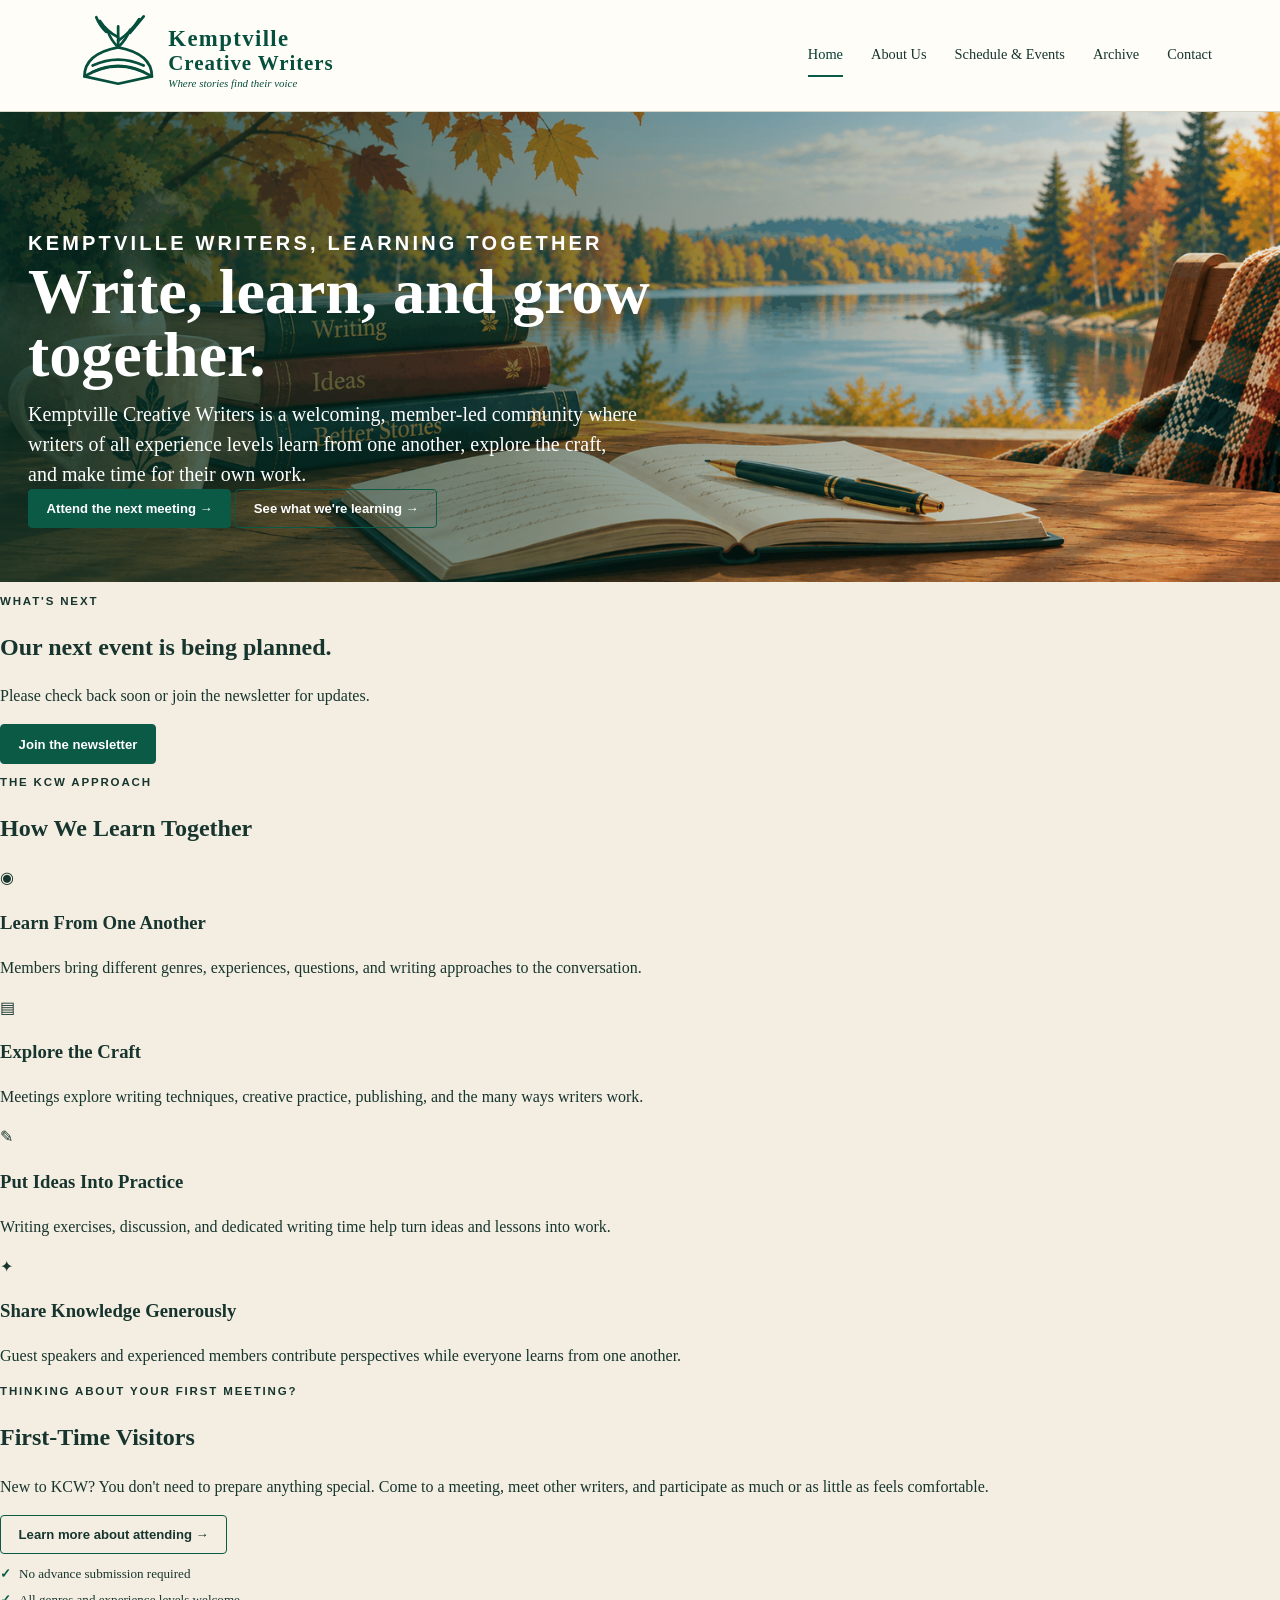
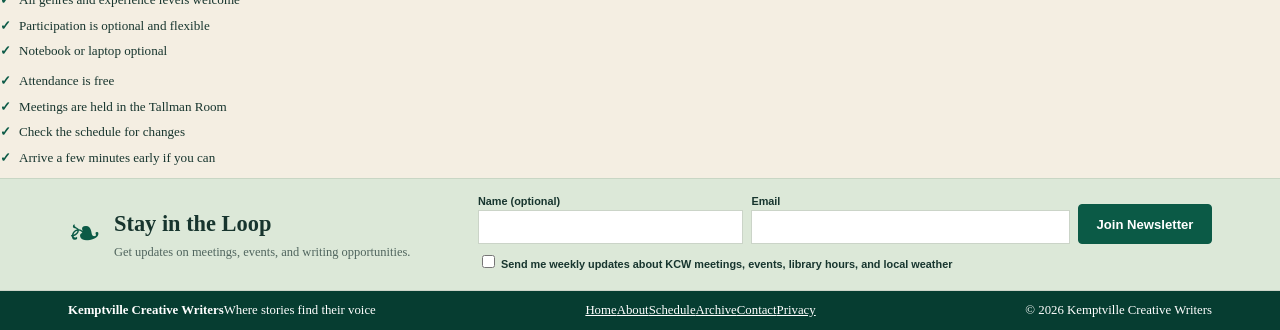
==== commit 5dc45b4b: "redo the ui" ====
--- a/index.html
+++ b/index.html
@@ -3,217 +3,142 @@
 <head>
   <meta charset="UTF-8">
   <meta name="viewport" content="width=device-width, initial-scale=1">
-  <title>Home | Kemptville Creative Writers</title>
-
+  <meta name="description" content="Kemptville Creative Writers is a welcoming, member-led community where writers learn, practice, share, and grow together.">
+  <meta property="og:title" content="Kemptville Creative Writers | Write, Learn, and Grow Together">
+  <meta property="og:description" content="Discover KCW meetings, guest speakers, workshops, and opportunities to learn and write with other local writers.">
+  <meta property="og:type" content="website">
+  <title>Kemptville Creative Writers | Write, Learn, and Grow Together</title>
   <link rel="stylesheet" href="styles/styles.css">
   <link rel="stylesheet" href="styles/form-helpers.css">
+  <script type="application/ld+json">
+  {
+    "@context": "https://schema.org",
+    "@type": "Organization",
+    "name": "Kemptville Creative Writers",
+    "description": "A member-led community where writers learn, practice, share, and grow together."
+  }
+  </script>
 </head>
-
 <body>
   <header class="site-header">
     <div class="header-inner">
-      <a class="site-brand" href="index.html">
+      <a class="site-brand" href="index.html" aria-label="Kemptville Creative Writers home">
         <img src="images/logo.svg" alt="Kemptville Creative Writers — Where stories find their voice">
       </a>
-
-      <button class="nav-toggle" type="button" aria-expanded="false">Menu</button>
-
-      <nav class="site-nav" aria-label="Main navigation">
+      <button class="nav-toggle" type="button" aria-expanded="false" aria-controls="site-navigation">Menu</button>
+      <nav id="site-navigation" class="site-nav" aria-label="Main navigation">
         <a href="index.html" aria-current="page">Home</a>
         <a href="about.html">About Us</a>
         <a href="schedule.html">Schedule &amp; Events</a>
+        <a href="archive.html">Archive</a>
         <a href="contact.html">Contact</a>
       </nav>
     </div>
   </header>
 
   <main>
+    <div class="announcement-stack" data-announcements="homepage" aria-live="polite"></div>
+
     <section class="hero hero-home">
       <div class="hero-copy">
-        <p class="eyebrow">Writers in the Kemptville area</p>
-
-        <h1>Stay connected to the writing community.</h1>
-
-        <p>
-          Get the latest KCW meeting dates, writing events, and opportunities
-          to learn and share with other local writers.
-        </p>
-
-        <a class="button button-primary" href="#newsletter">
-          Find your place →
-        </a>
+        <p class="eyebrow">Kemptville writers, learning together</p>
+        <h1>Write, learn, and grow together.</h1>
+        <p>Kemptville Creative Writers is a welcoming, member-led community where writers of all experience levels learn from one another, explore the craft, and make time for their own work.</p>
+        <div class="hero-actions">
+          <a class="button button-primary" href="#featured-event">Attend the next meeting →</a>
+          <a class="button button-light" href="#learning">See what we're learning →</a>
+        </div>
       </div>
     </section>
 
-    <section class="newsletter-reasons">
-      <div class="reasons-inner">
-        <h2>Why join the KCW newsletter?</h2>
-
-        <div class="reason-grid">
-          <div class="reason">
-            <span class="reason-icon">▦</span>
-            <div>
-              <h3>Know what's coming up</h3>
-              <p>Meeting dates, guest speakers, workshops, and special events.</p>
-            </div>
-          </div>
-
-          <div class="reason">
-            <span class="reason-icon">▤</span>
-            <div>
-              <h3>Discover opportunities</h3>
-              <p>Writing activities, resources, and support for local writers.</p>
-            </div>
-          </div>
-
-          <div class="reason">
-            <span class="reason-icon">⌂</span>
-            <div>
-              <h3>Never miss a meeting</h3>
-              <p>Receive schedule changes and optional library closure updates.</p>
-            </div>
-          </div>
-
-          <div class="reason">
-            <span class="reason-icon">✦</span>
-            <div>
-              <h3>Stay connected</h3>
-              <p>Keep in touch with a welcoming community of writers.</p>
-            </div>
+    <section class="home-band home-band--cream featured-section" id="featured-event" aria-labelledby="featured-heading">
+      <div class="home-inner home-inner--event">
+        <div class="featured-event" data-featured-event>
+          <div class="empty-event">
+            <p class="eyebrow">What's next</p>
+            <h2 id="featured-heading">Loading the next event…</h2>
           </div>
         </div>
       </div>
     </section>
 
-    <section class="newsletter-strip" id="newsletter">
-      <div class="newsletter-inner">
-        <div class="newsletter-copy">
-          <span class="leaf-mark">❧</span>
-          <div>
-            <h2>Stay in the Loop</h2>
-            <p>Get updates on meetings, events, and writing opportunities.</p>
-          </div>
+    <section class="home-band home-band--white learning-section" id="learning" aria-labelledby="learning-heading">
+      <div class="home-inner">
+        <div class="section-heading-centered">
+          <p class="eyebrow">The KCW approach</p>
+          <h2 id="learning-heading">How We Learn Together</h2>
         </div>
-
-        <form
-          id="newsletter-form"
-          class="newsletter-form"
-          action="https://script.google.com/macros/s/AKfycbwnZQsalwFQ1PxqV7UMCoCZz2032czonZH-1CRhcKAU-V-7r0tbhkOlCTF9N5r1L3ON/exec"
-          method="POST"
-        >
-          <div class="form-helper">
-            <label for="middle_name">Middle Name</label>
-            <input id="middle_name" name="middle_name" type="text" autocomplete="one-time-code" tabindex="-1">
-          </div>
-
-          <input class="form-checksum" type="text" name="checksum" value="abc123" tabindex="-1">
-          <input type="hidden" name="interacted" value="no">
-          <input type="hidden" name="form_started" id="form_started">
-
-          <div>
-            <label for="name">Name (optional)</label>
-            <input id="name" name="name" type="text">
-          </div>
-
-          <div>
-            <label for="email">Email</label>
-            <input id="email" name="email" type="email" required>
-          </div>
-
-          <button class="button button-primary" type="submit">Join Newsletter</button>
-
-          <label class="newsletter-option">
-            <input type="checkbox" name="weekly_calendar" value="yes">
-            Send me weekly updates about KCW meetings, events, library hours, and local weather
-          </label>
-        </form>
-
-        <div id="newsletter-message" class="form-message" role="status"></div>
+        <div class="learning-grid">
+          <article class="learning-card"><span class="feature-icon" aria-hidden="true">◉</span><h3>Learn From One Another</h3><p>Members bring different genres, experiences, questions, and writing approaches to the conversation.</p></article>
+          <article class="learning-card"><span class="feature-icon" aria-hidden="true">▤</span><h3>Explore the Craft</h3><p>Meetings explore writing techniques, creative practice, publishing, and the many ways writers work.</p></article>
+          <article class="learning-card"><span class="feature-icon" aria-hidden="true">✎</span><h3>Put Ideas Into Practice</h3><p>Writing exercises, discussion, and dedicated writing time help turn ideas and lessons into work.</p></article>
+          <article class="learning-card"><span class="feature-icon" aria-hidden="true">✦</span><h3>Share Knowledge Generously</h3><p>Guest speakers and experienced members contribute perspectives while everyone learns from one another.</p></article>
+        </div>
       </div>
     </section>
 
-    <section class="section home-panels">
-      <div class="grid-3">
-        <article class="panel home-panel">
-          <h2>About KCW</h2>
+    <section class="home-band home-band--sage outcomes-section" aria-labelledby="outcomes-heading" data-event-outcomes>
+      <div class="home-inner">
+        <div class="outcomes-heading">
+          <p class="eyebrow">For the featured meeting</p>
+          <h2 id="outcomes-heading" data-outcomes-title>What to expect</h2>
+        </div>
+        <div class="outcomes-grid">
+          <div><h3>What We'll Explore</h3><p data-outcome-explore></p></div>
+          <div><h3>You'll Leave With</h3><p data-outcome-leave></p></div>
+          <div><h3>Tonight's Format</h3><p data-outcome-format></p></div>
+        </div>
+      </div>
+    </section>
 
-          <p>
-            Kemptville Creative Writers (KCW) brings together writers of all levels, from those 
-			just beginning to write to experienced and published authors. Our members write across 
-			genres and forms, including fiction, non-fiction, poetry and memoir.
-          </p>
+    <section class="home-band home-band--white upcoming-section" aria-labelledby="upcoming-heading">
+      <div class="home-inner">
+        <div class="section-heading-row">
+          <div><p class="eyebrow">What's coming up</p><h2 id="upcoming-heading">Upcoming Events</h2></div>
+          <a class="home-link" href="schedule.html">View full schedule →</a>
+        </div>
+        <div class="event-grid" data-upcoming-events></div>
+      </div>
+    </section>
 
-          <p>
-            We meet to write, share ideas, explore the craft of writing, and learn from authors
-            and subject-matter experts. It's a place to develop your writing, connect with other
-            writers, and encourage one another along the way.
-          </p>
+    <section class="home-band home-band--white visitor-section" aria-labelledby="visitor-heading">
+      <div class="home-inner visitor-simple">
+        <div class="visitor-intro">
+          <p class="eyebrow">Thinking about your first meeting?</p>
+          <h2 id="visitor-heading">First-Time Visitors</h2>
+          <p>New to KCW? You don't need to prepare anything special. Come to a meeting, meet other writers, and participate as much or as little as feels comfortable.</p>
+          <a class="button" href="about.html">Learn more about attending →</a>
+        </div>
+        <div class="visitor-list">
+          <ul class="checks"><li>No advance submission required</li><li>All genres and experience levels welcome</li><li>Participation is optional and flexible</li><li>Notebook or laptop optional</li></ul>
+          <ul class="checks"><li>Attendance is free</li><li>Meetings are held in the Tallman Room</li><li>Check the schedule for changes</li><li>Arrive a few minutes early if you can</li></ul>
+        </div>
+      </div>
+    </section>
 
-          <a class="home-link" href="about.html">Learn more about us →</a>
-        </article>
-
-        <article class="panel home-panel">
-          <h2>Next Meeting</h2>
-
-          <p>
-            <strong>Monday evenings</strong><br>
-            6:00 p.m. – 7:50 p.m.
-          </p>
-
-          <div class="meta">
-            <div>
-              <strong>Where</strong>
-              North Grenville Public Library<br>
-              Tallman Room
-            </div>
-
-            <div>
-              <strong>When</strong>
-              January–May and September–December
-            </div>
-
-            <div>
-              <strong>Membership</strong>
-              Free — new members welcome.
-            </div>
-          </div>
-
-          <a class="home-link" href="schedule.html">View full schedule →</a>
-        </article>
-
-        <article class="panel home-panel">
-          <h2>What to Expect</h2>
-
-          <ul class="checks">
-            <li>Writing exercises</li>
-            <li>Group discussions</li>
-            <li>Supportive community</li>
-            <li>Guest authors &amp; speakers</li>
-          </ul>
-
-          <p><em>All are welcome!</em></p>
-        </article>
+    <section class="newsletter-strip" id="newsletter" aria-labelledby="newsletter-heading">
+      <div class="newsletter-inner">
+        <div class="newsletter-copy"><span class="leaf-mark" aria-hidden="true">❧</span><div><h2 id="newsletter-heading">Stay in the Loop</h2><p>Get updates on meetings, events, and writing opportunities.</p></div></div>
+        <form id="newsletter-form" class="newsletter-form" action="https://script.google.com/macros/s/AKfycbwnZQsalwFQ1PxqV7UMCoCZz2032czonZH-1CRhcKAU-V-7r0tbhkOlCTF9N5r1L3ON/exec" method="POST">
+          <div class="form-helper"><label for="middle_name">Middle Name</label><input id="middle_name" name="middle_name" type="text" autocomplete="one-time-code" tabindex="-1"></div>
+          <input class="form-checksum" type="text" name="checksum" value="abc123" tabindex="-1">
+          <input type="hidden" name="interacted" value="no"><input type="hidden" name="form_started" id="form_started">
+          <div><label for="name">Name (optional)</label><input id="name" name="name" type="text"></div>
+          <div><label for="email">Email</label><input id="email" name="email" type="email" required></div>
+          <button class="button button-primary" type="submit">Join Newsletter</button>
+          <label class="newsletter-option"><input type="checkbox" name="weekly_calendar" value="yes"> Send me weekly updates about KCW meetings, events, library hours, and local weather</label>
+        </form>
+        <div id="newsletter-message" class="form-message" role="status" aria-live="polite"></div>
       </div>
     </section>
   </main>
 
-  <footer class="site-footer">
-    <div class="footer-inner">
-      <span>© 2026 Kemptville Creative Writers</span>
+  <footer class="site-footer"><div class="footer-inner"><div><strong>Kemptville Creative Writers</strong><span>Where stories find their voice</span></div><nav aria-label="Footer navigation"><a href="index.html">Home</a><a href="about.html">About</a><a href="schedule.html">Schedule</a><a href="archive.html">Archive</a><a href="contact.html">Contact</a><a href="privacy.html">Privacy</a></nav><span>© 2026 Kemptville Creative Writers</span></div></footer>
 
-      <nav>
-        <a href="index.html">Home</a>
-        <a href="about.html">About</a>
-        <a href="schedule.html">Schedule</a>
-        <a href="contact.html">Contact</a>
-        <a href="privacy.html">Privacy</a>
-      </nav>
-
-      <span>Where stories find their voice</span>
-    </div>
-  </footer>
-
+  <script src="data/events.js"></script>
+  <script src="data/announcements.js"></script>
   <script src="scripts/site.js"></script>
+  <script src="scripts/events.js"></script>
   <script src="scripts/form-helpers.js"></script>
 </body>
 </html>
--- a/styles/styles.css
+++ b/styles/styles.css
@@ -254,7 +254,7 @@
   gap: 12px;
 }
 
-grid-2 {
+.grid-2 {
   display: grid;
   grid-template-columns: 1.4fr 0.9fr;
   gap: 18px;
@@ -679,6 +679,11 @@
   margin: auto;
 }
 
+/* =========================================================
+   Responsive layout
+   ========================================================= */
+
+/* Tablet / smaller desktop */
 @media (max-width: 900px) {
   .site-nav {
     gap: 16px;
@@ -697,4 +702,321 @@
   }
 
   .newsletter-form {
-    grid-template-columns: 1fr 1fr auto+    grid-template-columns: 1fr 1fr auto;
+  }
+
+  .reason-grid {
+    grid-template-columns: 1fr 1fr;
+  }
+
+  .reason:nth-child(3) {
+    border-left: 0;
+  }
+
+  .about-layout,
+  .schedule-layout,
+  .contact-layout,
+  .grid-2 {
+    grid-template-columns: 1fr;
+  }
+
+  .grid-3 {
+    grid-template-columns: repeat(3, minmax(0, 1fr));
+  }
+
+  .hero-copy {
+    padding-left: 22px;
+    padding-right: 22px;
+  }
+}
+
+/* Phones */
+@media (max-width: 700px) {
+  .header-inner {
+    min-height: 70px;
+    padding-left: 14px;
+    padding-right: 14px;
+  }
+
+  .site-brand img {
+    width: min(235px, 72vw);
+  }
+
+  .nav-toggle {
+    display: block;
+    padding: 8px 2px;
+    cursor: pointer;
+  }
+
+  .site-nav {
+    display: none;
+    position: absolute;
+    left: 0;
+    right: 0;
+    top: 100%;
+    background: var(--paper);
+    border-bottom: 1px solid var(--line);
+    padding: 8px 18px;
+    flex-direction: column;
+    align-items: stretch;
+    gap: 0;
+    box-shadow: 0 8px 18px rgba(18, 43, 35, 0.08);
+  }
+
+  .site-nav.open {
+    display: flex;
+  }
+
+  .site-nav a {
+    padding: 12px 0;
+    border-bottom: 1px solid var(--line);
+  }
+
+  .site-nav a:last-child {
+    border-bottom: 0;
+  }
+
+  .hero-home {
+    min-height: 420px;
+    background-position: 65% center;
+    background-image:
+      linear-gradient(
+        180deg,
+        rgba(4, 43, 34, 0.08),
+        rgba(4, 43, 34, 0.75)
+      ),
+      url("../images/autumn-writing-banner-optimized.png");
+  }
+
+  .hero-about {
+    background-position: 68% center;
+    background-image:
+      linear-gradient(
+        180deg,
+        rgba(24, 22, 17, 0.08),
+        rgba(24, 22, 17, 0.75)
+      ),
+      url("../images/about-hero-optimized.png");
+  }
+
+  .hero-schedule {
+    background-position: 68% center;
+    background-image:
+      linear-gradient(
+        180deg,
+        rgba(24, 22, 17, 0.08),
+        rgba(24, 22, 17, 0.75)
+      ),
+      url("../images/schedule-hero-optimized.png");
+  }
+
+  .hero-contact {
+    background-position: 68% center;
+    background-image:
+      linear-gradient(
+        180deg,
+        rgba(24, 22, 17, 0.08),
+        rgba(24, 22, 17, 0.75)
+      ),
+      url("../images/contact-hero-optimized.png");
+  }
+
+  .hero-confirmed {
+    background-position: 68% center;
+    background-image:
+      linear-gradient(
+        180deg,
+        rgba(24, 22, 17, 0.08),
+        rgba(24, 22, 17, 0.75)
+      ),
+      url("../images/confirmed-hero-optimized.png");
+  }
+
+  .hero-preferences {
+    background-position: 68% center;
+    background-image:
+      linear-gradient(
+        180deg,
+        rgba(24, 22, 17, 0.08),
+        rgba(24, 22, 17, 0.75)
+      ),
+      url("../images/preferences-hero-optimized.png");
+  }
+
+  .hero-unsubscribed {
+    background-position: 68% center;
+    background-image:
+      linear-gradient(
+        180deg,
+        rgba(24, 22, 17, 0.08),
+        rgba(24, 22, 17, 0.75)
+      ),
+      url("../images/unsubscribed-hero-optimized.png");
+  }
+
+  .hero-copy {
+    padding: 38px 18px;
+  }
+
+  .hero-about .hero-copy,
+  .hero-confirmed .hero-copy,
+  .hero-unsubscribed .hero-copy {
+    padding-top: 30px;
+    padding-bottom: 30px;
+  }
+
+  .section,
+  .page-content {
+    padding-left: 14px;
+    padding-right: 14px;
+  }
+
+  .welcome-section {
+    padding-left: 14px;
+    padding-right: 14px;
+  }
+
+  .panel {
+    padding: 18px;
+  }
+
+  .newsletter-inner {
+    padding: 14px;
+  }
+
+  .newsletter-form {
+    grid-template-columns: 1fr;
+  }
+
+  .newsletter-option {
+    grid-column: auto;
+    align-items: flex-start;
+  }
+
+  #newsletter-message {
+    grid-column: 1;
+  }
+
+  .grid-3 {
+    grid-template-columns: 1fr;
+  }
+
+  .reason-grid {
+    grid-template-columns: 1fr 1fr;
+  }
+
+  .reason,
+  .reason:first-child,
+  .reason:nth-child(3) {
+    border-left: 0;
+  }
+
+  .reason:nth-child(odd) {
+    border-left: 0;
+  }
+
+  .reason:nth-child(n + 3) {
+    border-top: 1px solid var(--line);
+    padding-top: 10px;
+  }
+
+  .reason:nth-child(3) {
+    padding-left: 0;
+  }
+
+  .footer-inner {
+    flex-direction: column;
+    text-align: center;
+    padding-left: 14px;
+    padding-right: 14px;
+  }
+
+  .footer-inner nav {
+    flex-wrap: wrap;
+    justify-content: center;
+  }
+
+  .events {
+    display: block;
+    overflow-x: auto;
+    white-space: nowrap;
+  }
+
+  .timeline-row {
+    grid-template-columns: 42px 1fr;
+  }
+
+  .step {
+    width: 42px;
+    height: 42px;
+  }
+
+  .contact-form {
+    padding: 16px;
+  }
+}
+
+/* Small phones */
+@media (max-width: 480px) {
+  .site-brand img {
+    width: min(205px, 68vw);
+  }
+
+  .reason-grid {
+    grid-template-columns: 1fr;
+  }
+
+  .reason,
+  .reason:first-child,
+  .reason:nth-child(3),
+  .reason:nth-child(n + 3) {
+    border-left: 0;
+    border-top: 1px solid var(--line);
+    padding: 10px 0;
+  }
+
+  .reason:first-child {
+    border-top: 0;
+  }
+
+  .reason:nth-child(2) {
+    border-top: 1px solid var(--line);
+  }
+
+  .hero h1 {
+    font-size: 2.5rem;
+  }
+
+  .hero-home {
+    min-height: 400px;
+    background-position: 68% center;
+  }
+
+  .hero-about,
+  .hero-schedule,
+  .hero-contact,
+  .hero-confirmed,
+  .hero-preferences,
+  .hero-unsubscribed {
+    background-position: 72% center;
+  }
+
+  .hero-copy {
+    padding-left: 14px;
+    padding-right: 14px;
+  }
+
+  .events {
+    font-size: 0.72rem;
+  }
+
+  .events th,
+  .events td {
+    padding: 7px;
+  }
+
+  .simple-page {
+    padding-left: 14px;
+    padding-right: 14px;
+  }
+}
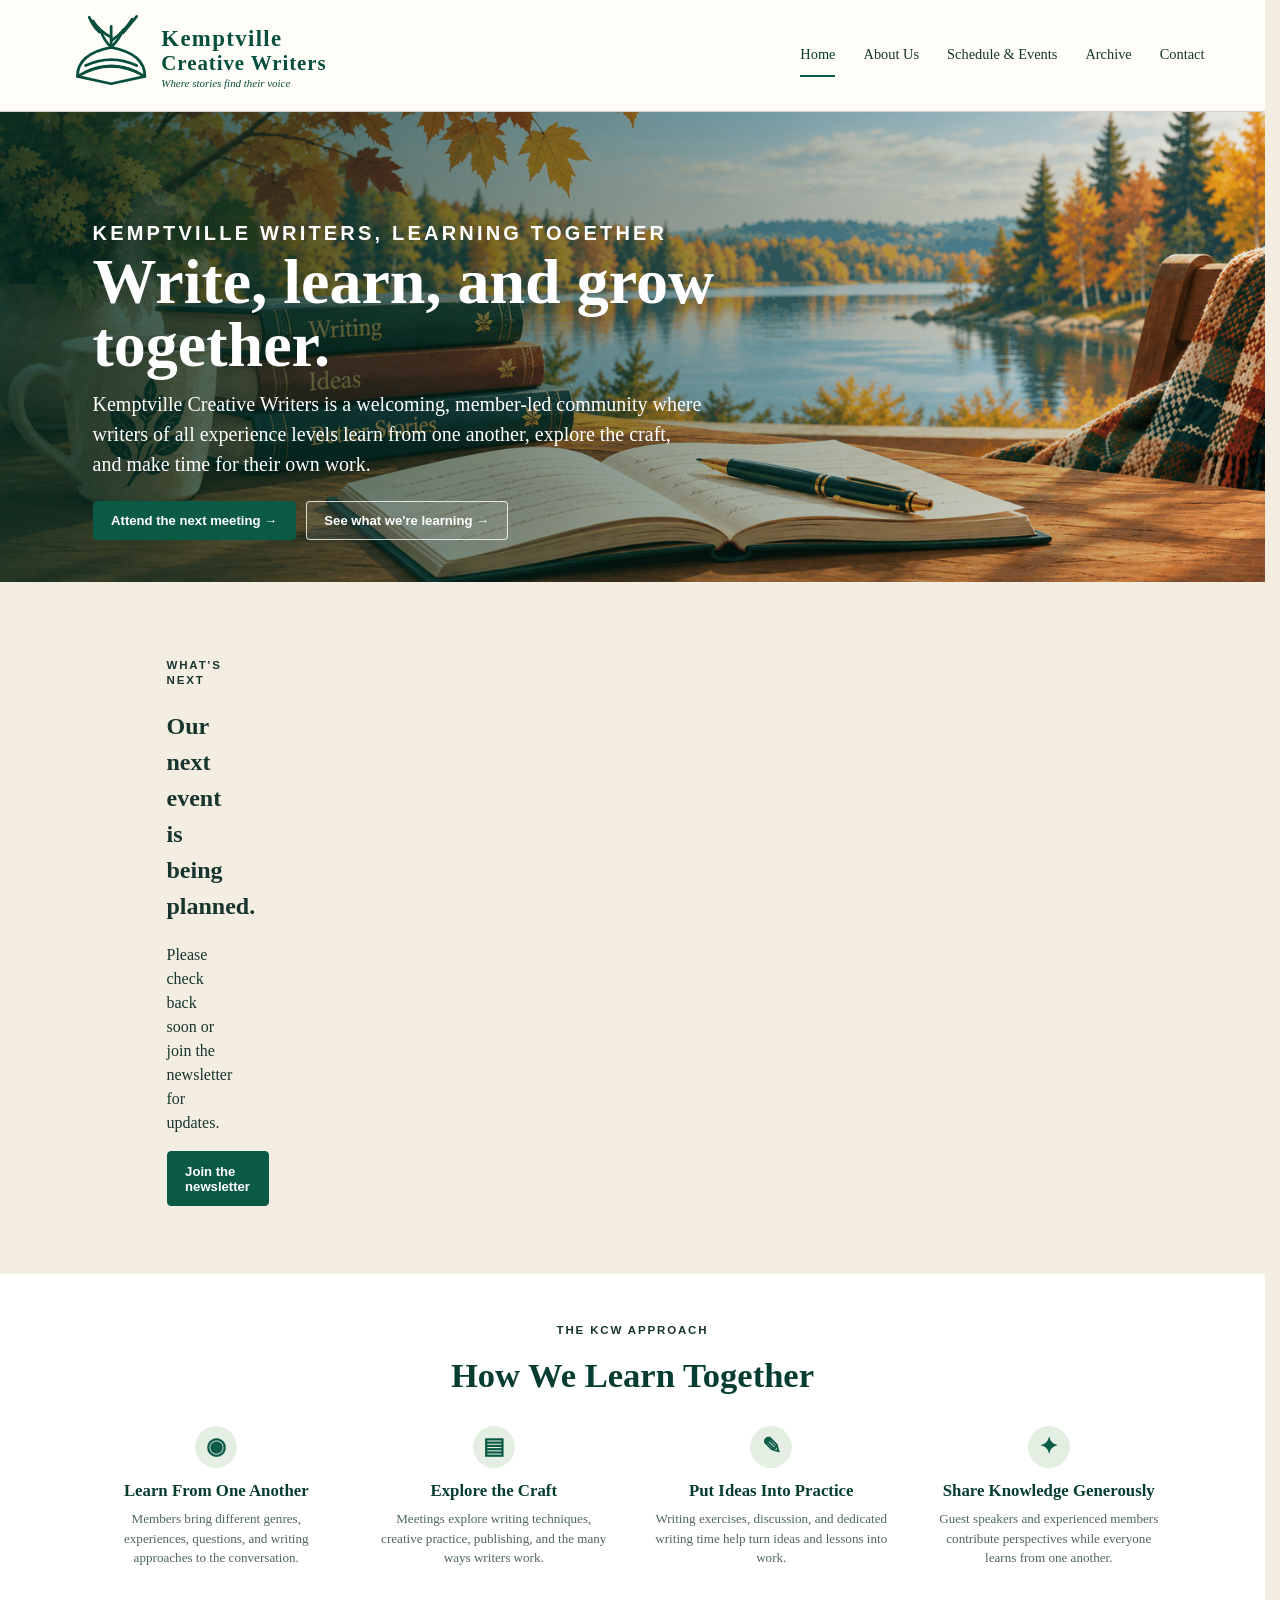
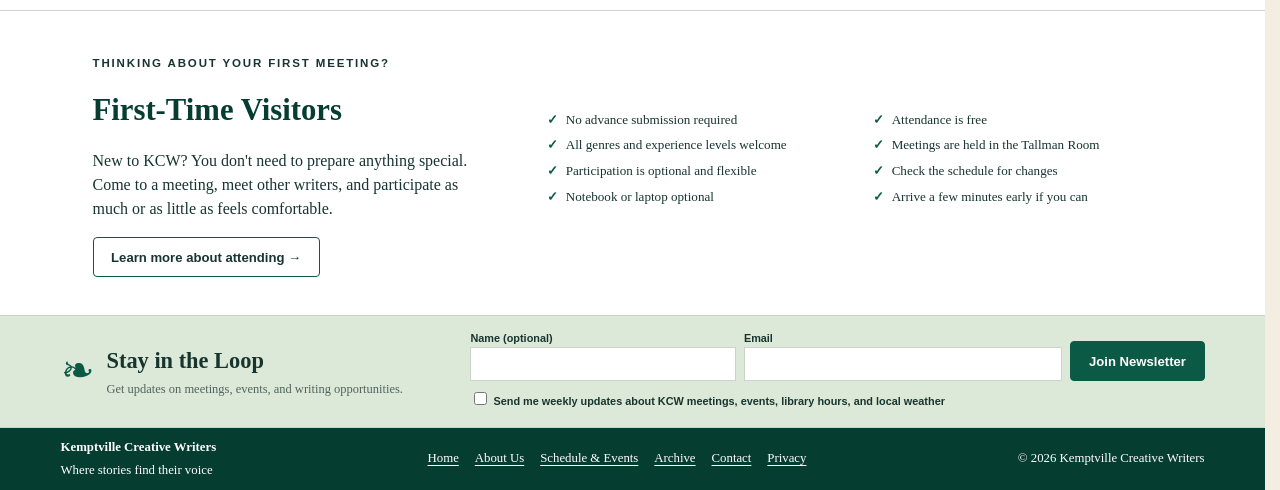
==== commit 2ef5a151: "Spacing, archive images and hero pics" ====
--- a/index.html
+++ b/index.html
@@ -33,6 +33,7 @@
         <a href="archive.html">Archive</a>
         <a href="contact.html">Contact</a>
       </nav>
+
     </div>
   </header>
 
@@ -133,7 +134,23 @@
     </section>
   </main>
 
-  <footer class="site-footer"><div class="footer-inner"><div><strong>Kemptville Creative Writers</strong><span>Where stories find their voice</span></div><nav aria-label="Footer navigation"><a href="index.html">Home</a><a href="about.html">About</a><a href="schedule.html">Schedule</a><a href="archive.html">Archive</a><a href="contact.html">Contact</a><a href="privacy.html">Privacy</a></nav><span>© 2026 Kemptville Creative Writers</span></div></footer>
+  <footer class="site-footer">
+    <div class="footer-inner">
+      <div class="footer-brand">
+        <strong>Kemptville Creative Writers</strong>
+        <span>Where stories find their voice</span>
+      </div>
+      <nav aria-label="Footer navigation">
+        <a href="index.html">Home</a>
+        <a href="about.html">About Us</a>
+        <a href="schedule.html">Schedule &amp; Events</a>
+        <a href="archive.html">Archive</a>
+        <a href="contact.html">Contact</a>
+        <a href="privacy.html">Privacy</a>
+      </nav>
+      <p>© 2026 Kemptville Creative Writers</p>
+    </div>
+  </footer>
 
   <script src="data/events.js"></script>
   <script src="data/announcements.js"></script>
--- a/styles/styles.css
+++ b/styles/styles.css
@@ -22,6 +22,8 @@
 
 html {
   scroll-behavior: smooth;
+  /* Keep centered content aligned on both short and scrollable pages. */
+  scrollbar-gutter: stable;
 }
 
 body {
@@ -129,8 +131,12 @@
 .hero-schedule {
   background-image:
     linear-gradient(90deg, rgba(24, 22, 17, 0.78), rgba(24, 22, 17, 0.2)),
-    url("../images/schedule-hero-optimized.png");
+    var(--schedule-hero-image, url("../images/schedule-hero-optimized.png"));
   background-position: center center;
+}
+
+.hero-archive {
+  --schedule-hero-image: url("../images/archive-hero-optimized.png");
 }
 
 .hero-contact {
@@ -140,6 +146,13 @@
   background-position: center center;
 }
 
+
+.hero-privacy {
+  background-image:
+    linear-gradient(90deg, rgba(24, 22, 17, 0.78), rgba(24, 22, 17, 0.2)),
+    url("../images/contact-hero-optimized.png");
+  background-position: center center;
+}
 .hero-confirmed {
   background-image:
     linear-gradient(90deg, rgba(24, 22, 17, 0.78), rgba(24, 22, 17, 0.2)),
@@ -175,6 +188,17 @@
 .hero-unsubscribed .hero-copy {
   padding-top: clamp(22px, 4vw, 32px);
   padding-bottom: clamp(22px, 4vw, 32px);
+}
+
+/* Keep the main interior-page heroes aligned on desktop. */
+@media (min-width: 701px) {
+  .hero-about,
+  .hero-schedule,
+  .hero-archive,
+  .hero-contact {
+    height: 380px;
+    min-height: 380px;
+  }
 }
 
 .hero-copy {
@@ -635,6 +659,27 @@
   align-items: center;
   gap: 20px;
   font-size: 0.8rem;
+}
+
+.footer-brand {
+  display: flex;
+  flex-direction: column;
+  gap: 4px;
+}
+
+.footer-inner nav {
+  display: flex;
+  flex-wrap: wrap;
+  gap: 8px 16px;
+}
+
+.footer-inner nav a {
+  white-space: nowrap;
+  text-underline-offset: 3px;
+}
+
+.footer-inner p {
+  margin: 0;
 }
 
 .form-helper,
@@ -807,7 +852,7 @@
         rgba(24, 22, 17, 0.08),
         rgba(24, 22, 17, 0.75)
       ),
-      url("../images/schedule-hero-optimized.png");
+      var(--schedule-hero-image, url("../images/schedule-hero-optimized.png"));
   }
 
   .hero-contact {
@@ -995,6 +1040,7 @@
   .hero-about,
   .hero-schedule,
   .hero-contact,
+  .hero-privacy,
   .hero-confirmed,
   .hero-preferences,
   .hero-unsubscribed {
@@ -1020,3 +1066,893 @@
     padding-right: 14px;
   }
 }
+
+/* =========================================================
+   KCW event-driven homepage and schedule
+   Built on the repaired stylesheet without changing the
+   existing colour palette or image assets.
+   ========================================================= */
+.hero-actions {
+  display: flex;
+  flex-wrap: wrap;
+  gap: 10px;
+  margin-top: 22px;
+}
+
+.button-light {
+  background: rgba(255,255,255,.08);
+  color: #fff;
+  border-color: rgba(255,255,255,.8);
+}
+
+.button-light:hover {
+  background: rgba(255,255,255,.18);
+}
+
+.featured-section {
+  padding-top: 26px;
+  padding-bottom: 18px;
+}
+
+.featured-event {
+  display: grid;
+  grid-template-columns: minmax(230px, .55fr) 1.45fr;
+  gap: 0;
+  background: var(--paper);
+  border: 1px solid var(--line);
+  box-shadow: var(--shadow);
+  overflow: hidden;
+}
+
+.featured-event-art,
+.event-card-art,
+.visitor-art {
+  background: linear-gradient(135deg, var(--mint), var(--cream));
+  color: var(--forest-dark);
+  display: flex;
+  flex-direction: column;
+  align-items: center;
+  justify-content: center;
+  text-align: center;
+}
+
+.featured-event-art {
+  min-height: 300px;
+  padding: 24px;
+  border-right: 1px solid var(--line);
+}
+
+.large-book-icon {
+  font-size: 4.8rem;
+  line-height: 1;
+  margin-bottom: 18px;
+  color: var(--forest);
+}
+
+.featured-event-art strong {
+  font-size: 1.25rem;
+  max-width: 220px;
+}
+
+.featured-event-art span:last-child {
+  margin-top: 5px;
+  color: var(--muted);
+  font: 600 .78rem Arial, sans-serif;
+}
+
+.featured-event-content {
+  padding: 30px 32px;
+}
+
+.featured-event-content h2 {
+  margin: 9px 0 10px;
+  color: var(--forest-dark);
+  font-size: clamp(1.8rem, 3vw, 2.65rem);
+  line-height: 1.05;
+}
+
+.featured-event-description {
+  max-width: 760px;
+  margin: 0 0 18px;
+  font-size: 1rem;
+}
+
+.event-type {
+  display: inline-block;
+  border-radius: 999px;
+  padding: 4px 9px;
+  background: var(--forest);
+  color: #fff;
+  font: 700 .68rem Arial, sans-serif;
+  letter-spacing: .02em;
+}
+
+.event-type-guest-speaker { background: var(--forest); }
+.event-type-craft-workshop { background: #4d7667; }
+.event-type-special-event { background: #765b88; }
+.event-type-writing-night { background: #5f7952; }
+.event-type-holiday { background: #7c6b43; }
+.event-type-other { background: var(--muted); }
+
+.event-meta,
+.schedule-details {
+  display: grid;
+  gap: 11px;
+  margin: 18px 0;
+  font: .84rem/1.45 Arial, sans-serif;
+}
+
+.event-meta strong,
+.schedule-details strong {
+  display: block;
+  color: var(--forest-dark);
+  margin-bottom: 2px;
+}
+
+.event-actions {
+  display: flex;
+  flex-wrap: wrap;
+  gap: 8px;
+  margin-top: 18px;
+}
+
+.event-actions .button:not(.button-primary) {
+  background: var(--paper);
+}
+
+.empty-event {
+  padding: 34px;
+}
+
+.learning-section {
+  padding-top: 18px;
+}
+
+.section-heading-centered {
+  text-align: center;
+  margin-bottom: 22px;
+}
+
+.section-heading-centered h2,
+.section-heading-row h2 {
+  margin: 4px 0 0;
+  color: var(--forest-dark);
+  font-size: clamp(1.8rem, 3vw, 2.4rem);
+}
+
+.learning-grid {
+  display: grid;
+  grid-template-columns: repeat(4, 1fr);
+  gap: 14px;
+}
+
+.learning-card {
+  text-align: center;
+  padding: 8px 10px 18px;
+}
+
+.feature-icon {
+  width: 52px;
+  height: 52px;
+  border-radius: 50%;
+  display: inline-grid;
+  place-items: center;
+  background: var(--mint);
+  color: var(--forest);
+  font-size: 1.45rem;
+  font-weight: 700;
+}
+
+.learning-card h3 {
+  margin: 11px 0 6px;
+  font-size: 1.05rem;
+  color: var(--forest-dark);
+}
+
+.learning-card p {
+  margin: 0;
+  color: var(--muted);
+  font-size: .82rem;
+}
+
+.outcomes-section {
+  padding-top: 18px;
+  padding-bottom: 22px;
+}
+
+.outcomes-panel,
+.visitor-panel {
+  background: var(--mint);
+  border: 1px solid #d1dfcf;
+  padding: 24px;
+}
+
+.outcomes-heading {
+  display: flex;
+  gap: 14px;
+  align-items: flex-start;
+}
+
+.outcomes-heading h2 {
+  margin: 2px 0 2px;
+  color: var(--forest-dark);
+  font-size: 1.55rem;
+}
+
+.outcomes-heading p { margin: 0; color: var(--muted); }
+
+.outcomes-grid {
+  display: grid;
+  grid-template-columns: repeat(3, 1fr);
+  margin-top: 22px;
+}
+
+.outcomes-grid > div {
+  padding: 0 20px;
+  border-left: 1px solid var(--line);
+}
+
+.outcomes-grid > div:first-child {
+  border-left: 0;
+  padding-left: 0;
+}
+
+.outcomes-grid h3 {
+  margin: 0 0 6px;
+  font-size: .92rem;
+  color: var(--forest-dark);
+}
+
+.outcomes-grid p { margin: 0; font-size: .82rem; color: var(--muted); }
+
+.upcoming-section { padding-top: 18px; }
+
+.section-heading-row {
+  display: flex;
+  align-items: end;
+  justify-content: space-between;
+  gap: 20px;
+  margin-bottom: 16px;
+}
+
+.event-grid {
+  display: grid;
+  grid-template-columns: repeat(3, minmax(0, 1fr));
+  gap: 14px;
+}
+
+.event-card {
+  background: var(--paper);
+  border: 1px solid var(--line);
+  display: grid;
+  grid-template-rows: 120px 1fr;
+  overflow: hidden;
+}
+
+.event-card-featured { border-color: #a8bda4; box-shadow: var(--shadow); }
+
+.event-card-art {
+  min-height: 120px;
+  padding: 10px;
+  border-bottom: 1px solid var(--line);
+}
+
+.book-icon { font-size: 2.3rem; color: var(--forest); }
+.event-card-art span:last-child { font: 700 .62rem Arial, sans-serif; letter-spacing: .14em; margin-top: 4px; }
+
+.event-card-body { padding: 16px; }
+.event-card h3 { margin: 9px 0 5px; color: var(--forest-dark); font-size: 1.08rem; line-height: 1.15; }
+.event-card p { margin: 5px 0; font-size: .79rem; color: var(--muted); }
+.event-speaker { color: var(--ink) !important; }
+.event-card-meta { margin-top: 10px; font: 700 .72rem Arial, sans-serif; color: var(--forest-dark); }
+
+.visitor-section { padding-top: 12px; padding-bottom: 30px; }
+
+.visitor-panel {
+  display: grid;
+  grid-template-columns: 260px 1fr;
+  gap: 24px;
+  align-items: stretch;
+}
+
+.visitor-art {
+  min-height: 230px;
+  padding: 24px;
+  border: 1px solid var(--line);
+}
+
+.visitor-art span { font: 700 .7rem Arial, sans-serif; letter-spacing: .18em; color: var(--forest); }
+.visitor-art strong { font-size: 1.7rem; line-height: 1.05; margin: 12px 0; color: var(--forest-dark); }
+.visitor-art small { color: var(--muted); }
+
+.visitor-panel h2 { margin: 3px 0 7px; color: var(--forest-dark); font-size: 1.8rem; }
+.visitor-panel > div:last-child > p:not(.eyebrow) { max-width: 800px; margin-top: 0; }
+.visitor-list { display: grid; grid-template-columns: 1fr 1fr; gap: 10px 25px; margin: 10px 0 16px; }
+.visitor-list .checks { margin: 0; }
+
+.schedule-events { display: grid; gap: 14px; }
+
+.schedule-event {
+  display: grid;
+  grid-template-columns: 96px 1fr;
+  background: var(--paper);
+  border: 1px solid var(--line);
+}
+
+.schedule-event-date {
+  background: var(--mint);
+  border-right: 1px solid var(--line);
+  display: flex;
+  flex-direction: column;
+  justify-content: center;
+  align-items: center;
+  padding: 16px 8px;
+  color: var(--forest-dark);
+}
+
+.schedule-event-date span { text-transform: uppercase; font: 700 .72rem Arial, sans-serif; letter-spacing: .1em; }
+.schedule-event-date strong { font-size: 2.4rem; line-height: 1; }
+.schedule-event-date small { font: .72rem Arial, sans-serif; }
+.schedule-event-main { padding: 22px; }
+.schedule-event-main h2 { margin: 8px 0 4px; color: var(--forest-dark); font-size: 1.5rem; }
+.schedule-event-main > p { margin: 7px 0; }
+.schedule-details { grid-template-columns: repeat(3, 1fr); padding-top: 12px; border-top: 1px solid var(--line); }
+
+.empty-state { padding: 25px; color: var(--muted); }
+
+.announcement-stack { max-width: var(--max); margin: 0 auto; padding: 0 18px; }
+.announcement { display: flex; gap: 12px; align-items: center; margin-top: 12px; padding: 10px 14px; background: var(--mint); border: 1px solid var(--line); color: var(--forest-dark); font: .82rem Arial, sans-serif; }
+.announcement strong { text-transform: uppercase; letter-spacing: .08em; font-size: .68rem; }
+
+@media (max-width: 900px) {
+  .learning-grid { grid-template-columns: repeat(2, 1fr); }
+  .event-grid { grid-template-columns: repeat(2, 1fr); }
+  .featured-event { grid-template-columns: 1fr; }
+  .featured-event-art { min-height: 190px; border-right: 0; border-bottom: 1px solid var(--line); }
+  .visitor-panel { grid-template-columns: 1fr; }
+}
+
+@media (max-width: 700px) {
+  .hero-actions .button { width: 100%; text-align: center; }
+  .featured-event-content { padding: 22px 18px; }
+  .outcomes-grid { grid-template-columns: 1fr; gap: 14px; }
+  .outcomes-grid > div, .outcomes-grid > div:first-child { border-left: 0; border-top: 1px solid var(--line); padding: 14px 0 0; }
+  .outcomes-grid > div:first-child { border-top: 0; padding-top: 0; }
+  .event-grid { grid-template-columns: 1fr; }
+  .section-heading-row { align-items: flex-start; flex-direction: column; }
+  .visitor-list { grid-template-columns: 1fr; }
+  .schedule-event { grid-template-columns: 72px 1fr; }
+  .schedule-event-main { padding: 18px 15px; }
+  .schedule-details { grid-template-columns: 1fr; }
+  .announcement-stack { padding: 0 14px; }
+}
+
+@media (max-width: 480px) {
+  .learning-grid { grid-template-columns: 1fr; }
+  .featured-event-art { min-height: 160px; }
+  .featured-event-content h2 { font-size: 1.65rem; }
+  .event-actions .button { width: 100%; text-align: center; }
+  .outcomes-panel, .visitor-panel { padding: 18px; }
+}
+
+/* Featured event refinement: avoid an empty portrait placeholder when no speaker photo exists. */
+.featured-event {
+  display: block;
+}
+
+.featured-event-content {
+  padding: clamp(24px, 4vw, 38px);
+}
+
+.featured-event-heading {
+  display: grid;
+  grid-template-columns: 1fr auto;
+  gap: 24px;
+  align-items: start;
+}
+
+.featured-event-heading h2 {
+  max-width: 820px;
+  margin-bottom: 8px;
+}
+
+.featured-speaker {
+  margin: 0;
+  color: var(--muted);
+  font: 600 .9rem/1.4 Arial, sans-serif;
+}
+
+.featured-event-mark {
+  width: 86px;
+  height: 86px;
+  border: 1px solid #cbd8c8;
+  border-radius: 50%;
+  background: var(--mint);
+  color: var(--forest);
+  display: grid;
+  place-items: center;
+  flex-shrink: 0;
+}
+
+.featured-event-mark span {
+  font-size: 2.4rem;
+  line-height: 1;
+}
+
+.featured-event .event-meta {
+  grid-template-columns: repeat(3, minmax(0, 1fr));
+  gap: 0;
+  margin-top: 22px;
+  border-top: 1px solid var(--line);
+  border-bottom: 1px solid var(--line);
+  padding: 16px 0;
+}
+
+.featured-event .event-meta > div {
+  padding: 0 18px;
+  border-left: 1px solid var(--line);
+}
+
+.featured-event .event-meta > div:first-child {
+  padding-left: 0;
+  border-left: 0;
+}
+
+@media (max-width: 700px) {
+  .featured-event-heading {
+    grid-template-columns: 1fr;
+  }
+
+  .featured-event-mark {
+    display: none;
+  }
+
+  .featured-event .event-meta {
+    grid-template-columns: 1fr;
+    gap: 12px;
+  }
+
+  .featured-event .event-meta > div,
+  .featured-event .event-meta > div:first-child {
+    padding: 0;
+    border-left: 0;
+  }
+}
+
+/* =========================================================
+   KCW homepage event cleanup
+   Content-first, image-optional event presentation.
+   ========================================================= */
+.featured-event {
+  display: grid;
+  grid-template-columns: 150px minmax(0, 1fr);
+  background: var(--paper);
+  border: 1px solid var(--line);
+  box-shadow: var(--shadow);
+  overflow: hidden;
+}
+
+.featured-event-date,
+.event-card-date {
+  background: var(--mint);
+  color: var(--forest-dark);
+  display: flex;
+  flex-direction: column;
+  align-items: center;
+  justify-content: center;
+  text-align: center;
+  border-right: 1px solid var(--line);
+}
+
+.featured-event-date span,
+.event-card-date span {
+  font: 700 .76rem/1 Arial, sans-serif;
+  letter-spacing: .14em;
+}
+
+.featured-event-date strong {
+  font-size: 3.8rem;
+  line-height: .95;
+  margin: 8px 0 5px;
+}
+
+.featured-event-date small,
+.event-card-date small {
+  font: 700 .72rem Arial, sans-serif;
+  color: var(--muted);
+}
+
+.featured-event-content {
+  padding: clamp(24px, 4vw, 38px);
+}
+
+.featured-event-content h2 {
+  max-width: 820px;
+  margin: 4px 0 10px;
+  color: var(--forest-dark);
+  font-size: clamp(1.9rem, 3vw, 2.7rem);
+  line-height: 1.04;
+}
+
+.featured-speaker {
+  margin: 14px 0 0;
+  color: var(--forest-dark);
+  font: 600 1rem/1.35 Arial, sans-serif;
+}
+
+.featured-speaker strong {
+  font-family: Georgia, "Times New Roman", serif;
+  font-size: 1.35rem;
+}
+
+.featured-speaker span {
+  color: var(--muted);
+  font-size: .82rem;
+}
+
+.featured-speaker a,
+.event-speaker a {
+  color: inherit;
+  text-underline-offset: 3px;
+}
+
+.featured-event-description {
+  max-width: 760px;
+  margin: 0 0 18px;
+  font-size: 1rem;
+}
+
+.featured-event-mark { display: none; }
+
+.event-grid {
+  grid-template-columns: repeat(3, minmax(0, 1fr));
+}
+
+.event-card {
+  grid-template-columns: 82px minmax(0, 1fr);
+  grid-template-rows: none;
+  min-height: 210px;
+}
+
+.event-card-date {
+  min-height: 100%;
+  border-bottom: 0;
+}
+
+.event-card-date strong {
+  font-size: 2rem;
+  line-height: 1;
+  margin: 7px 0 4px;
+}
+
+.event-card-body { padding: 18px; }
+.event-card-art { display: none; }
+
+.outcomes-heading { display: block; }
+.outcomes-heading h2 { font-size: 1.65rem; }
+
+[hidden] { display: none !important; }
+
+@media (max-width: 700px) {
+  .featured-event {
+    grid-template-columns: 1fr;
+  }
+
+  .featured-event-date {
+    min-height: 0;
+    padding: 14px 18px;
+    border-right: 0;
+    border-bottom: 1px solid var(--line);
+    flex-direction: row;
+    justify-content: flex-start;
+    gap: 8px;
+  }
+
+  .featured-event-date strong {
+    font-size: 1rem;
+    margin: 0;
+  }
+
+  .featured-event-date small { margin-left: -3px; }
+
+  .event-card {
+    grid-template-columns: 72px minmax(0, 1fr);
+  }
+}
+
+
+/* ==========================================================
+   KCW HOMEPAGE — APPROVED PROPORTION PASS
+   Full-bleed hero/backgrounds, 1080px body grid,
+   1000px featured event, restrained spacing.
+========================================================== */
+
+.home-band {
+  width: 100%;
+  margin: 0;
+}
+
+.home-inner {
+  width: min(calc(100% - 48px), 1080px);
+  margin-inline: auto;
+}
+
+.home-inner--event {
+  width: min(calc(100% - 48px), 1000px);
+}
+
+.home-band--white { background: #fff; }
+.home-band--cream { background: var(--cream); }
+.home-band--sage  { background: #edf3eb; }
+
+/* Hero image remains full bleed; copy aligns to the 1080px grid. */
+.hero-home {
+  padding-inline: max(24px, calc((100% - 1080px) / 2));
+}
+
+.hero-home .hero-copy {
+  width: min(650px, 100%);
+  padding: 44px 0 42px;
+}
+
+/* Featured event */
+.featured-section {
+  padding: 30px 0 34px;
+}
+
+.featured-section .featured-event {
+  width: 100%;
+  margin: 0;
+  grid-template-columns: 120px minmax(0, 1fr);
+  background: transparent;
+  border: 0;
+  box-shadow: none;
+}
+
+.featured-section .featured-event-date {
+  border-right: 1px solid var(--line);
+  background: transparent;
+  min-height: 190px;
+}
+
+.featured-section .featured-event-content {
+  padding: 0 0 0 32px;
+}
+
+.featured-section .featured-event-content h2 {
+  font-size: clamp(1.85rem, 2.6vw, 2.35rem);
+  margin-bottom: 8px;
+}
+
+.featured-section .featured-event-content > p {
+  max-width: 700px;
+}
+
+.featured-section .featured-event-meta {
+  margin-top: 16px;
+  padding-top: 14px;
+}
+
+.featured-section .featured-event-actions {
+  margin-top: 16px;
+}
+
+/* Learning section */
+.featured-event-intro--with-image {
+  display: grid;
+  grid-template-columns: 180px minmax(0, 1fr);
+  align-items: start;
+  gap: 24px;
+}
+
+.featured-event-photo {
+  display: block;
+  width: 100%;
+  aspect-ratio: 3 / 4;
+  object-fit: cover;
+  object-position: 45% center;
+  border-radius: 8px;
+}
+
+@media (max-width: 850px) {
+  .featured-event-intro--with-image {
+    grid-template-columns: 1fr;
+    gap: 18px;
+  }
+
+  .featured-event-photo {
+    max-width: 240px;
+  }
+}
+
+.learning-section {
+  padding: 38px 0 42px;
+}
+
+.learning-section .section-heading-centered {
+  margin-bottom: 24px;
+}
+
+.learning-section .section-heading-centered h2 {
+  font-size: clamp(1.8rem, 2.7vw, 2.25rem);
+}
+
+.learning-section .learning-grid {
+  gap: 30px;
+}
+
+.learning-section .learning-card {
+  padding: 0;
+  background: transparent;
+  box-shadow: none;
+  border: 0;
+}
+
+.learning-section .feature-icon {
+  width: 42px;
+  height: 42px;
+}
+
+.learning-section .learning-card h3 {
+  margin: 10px 0 6px;
+}
+
+.learning-section .learning-card p {
+  max-width: 235px;
+  margin: 0 auto;
+}
+
+/* Learning outcomes: section tint, no inset panel. */
+.outcomes-section {
+  padding: 30px 0 34px;
+}
+
+.outcomes-section .outcomes-heading {
+  display: block;
+  margin: 0 0 18px;
+}
+
+.outcomes-section .outcomes-heading h2 {
+  margin: 3px 0 0;
+  font-size: clamp(1.55rem, 2.2vw, 1.9rem);
+}
+
+.outcomes-section .outcomes-grid {
+  margin-top: 0;
+}
+
+.outcomes-section .outcomes-grid > div {
+  padding: 0 28px;
+}
+
+.outcomes-section .outcomes-grid > div:first-child { padding-left: 0; }
+.outcomes-section .outcomes-grid > div:last-child { padding-right: 0; }
+
+/* Upcoming section is hidden by events.js when there are no additional real events. */
+.upcoming-section {
+  padding: 34px 0 38px;
+}
+
+/* First-time visitor section: flat, white, two-column. */
+.visitor-section {
+  padding: 34px 0 38px;
+  border-top: 1px solid var(--line);
+}
+
+.visitor-simple {
+  display: grid;
+  grid-template-columns: minmax(300px, .9fr) minmax(0, 1.4fr);
+  gap: 52px;
+  align-items: center;
+}
+
+.visitor-intro h2 {
+  margin: 4px 0 8px;
+  color: var(--forest-dark);
+  font-size: clamp(1.65rem, 2.4vw, 2rem);
+}
+
+.visitor-intro p {
+  margin-bottom: 16px;
+}
+
+.visitor-list {
+  display: grid;
+  grid-template-columns: repeat(2, minmax(0, 1fr));
+  gap: 26px;
+}
+
+/* Newsletter remains the strong dark closing band. */
+.newsletter-strip {
+  margin-top: 0;
+}
+
+/* Tablet */
+@media (max-width: 900px) {
+  .home-inner,
+  .home-inner--event {
+    width: min(calc(100% - 40px), 1080px);
+  }
+
+  .learning-section .learning-grid {
+    grid-template-columns: repeat(2, 1fr);
+  }
+
+  .visitor-simple {
+    grid-template-columns: 1fr;
+    gap: 24px;
+  }
+}
+
+/* Mobile */
+@media (max-width: 700px) {
+  .home-inner,
+  .home-inner--event {
+    width: min(calc(100% - 30px), 1080px);
+  }
+
+  .hero-home {
+    padding-inline: 15px;
+  }
+
+  .featured-section,
+  .learning-section,
+  .visitor-section {
+    padding-block: 28px;
+  }
+
+  .outcomes-section {
+    padding-block: 26px;
+  }
+
+  .featured-section .featured-event {
+    grid-template-columns: 1fr;
+  }
+
+  .featured-section .featured-event-date {
+    min-height: 0;
+    border-right: 0;
+    border-bottom: 1px solid var(--line);
+    padding: 0 0 14px;
+    margin-bottom: 18px;
+  }
+
+  .featured-section .featured-event-content {
+    padding-left: 0;
+  }
+
+  .learning-section .learning-grid {
+    grid-template-columns: 1fr;
+    gap: 0;
+  }
+
+  .learning-section .learning-card {
+    padding: 18px 0;
+  }
+
+  .learning-section .learning-card + .learning-card {
+    border-top: 1px solid var(--line);
+  }
+
+  .outcomes-section .outcomes-grid {
+    grid-template-columns: 1fr;
+  }
+
+  .outcomes-section .outcomes-grid > div,
+  .outcomes-section .outcomes-grid > div:first-child,
+  .outcomes-section .outcomes-grid > div:last-child {
+    padding: 14px 0;
+    border-left: 0;
+    border-top: 1px solid var(--line);
+  }
+
+  .outcomes-section .outcomes-grid > div:first-child {
+    border-top: 0;
+    padding-top: 0;
+  }
+
+  .visitor-list {
+    grid-template-columns: 1fr;
+    gap: 0;
+  }
+}
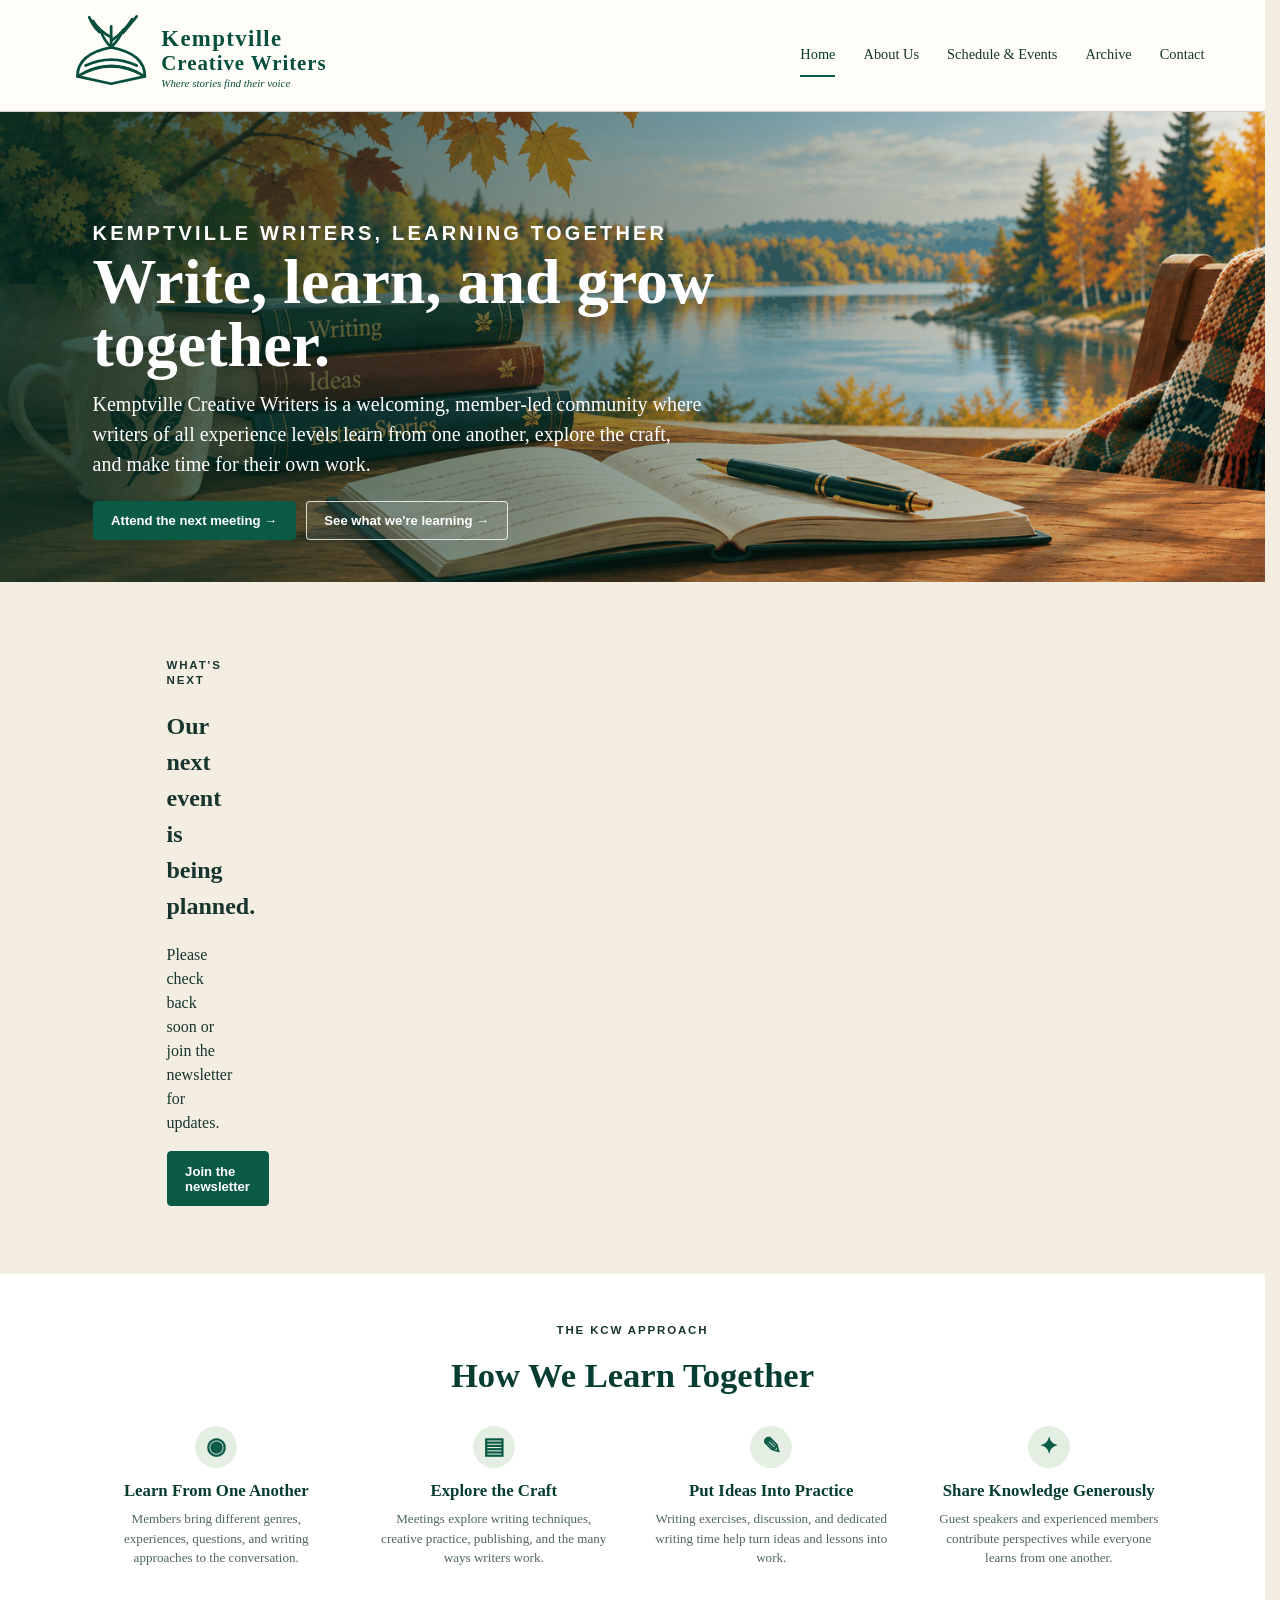
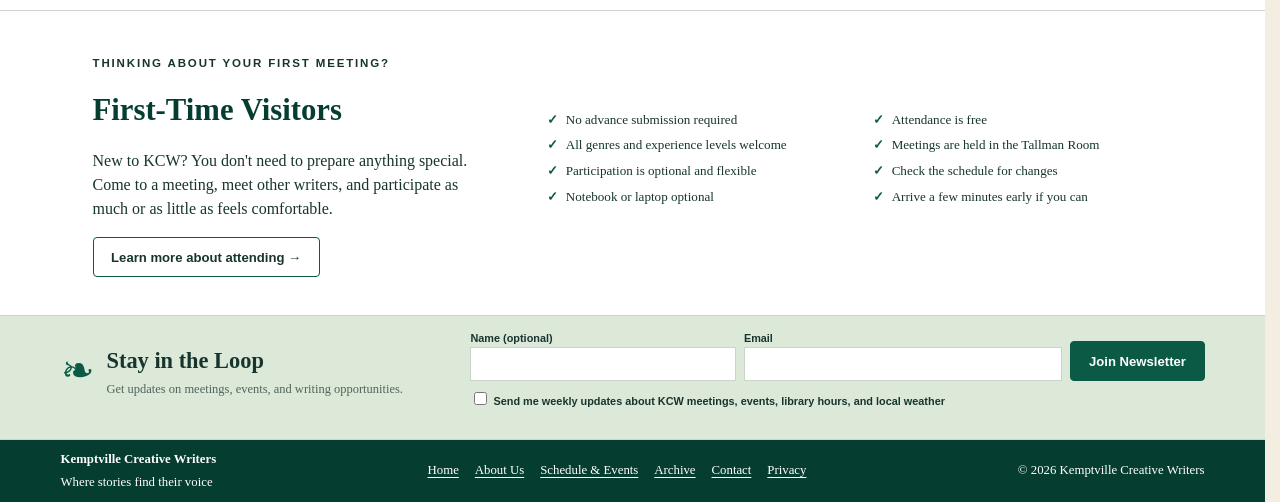
==== commit 184ac42b: "Adding Cloudflare" ====
--- a/index.html
+++ b/index.html
@@ -18,6 +18,7 @@
     "description": "A member-led community where writers learn, practice, share, and grow together."
   }
   </script>
+  <script src="https://challenges.cloudflare.com/turnstile/v0/api.js" async defer></script>
 </head>
 <body>
   <header class="site-header">
@@ -130,6 +131,7 @@
           <label class="newsletter-option"><input type="checkbox" name="weekly_calendar" value="yes"> Send me weekly updates about KCW meetings, events, library hours, and local weather</label>
         </form>
         <div id="newsletter-message" class="form-message" role="status" aria-live="polite"></div>
+        <div class="cf-turnstile" data-sitekey="0x4AAAAAAE5sqJdwpllMnqtD"></div>
       </div>
     </section>
   </main>
--- a/styles/styles.css
+++ b/styles/styles.css
@@ -1321,6 +1321,11 @@
   gap: 14px;
 }
 
+.event-grid > .empty-state {
+  grid-column: 1 / -1;
+  min-width: 0;
+}
+
 .event-card {
   background: var(--paper);
   border: 1px solid var(--line);
@@ -1370,6 +1375,36 @@
 .visitor-list { display: grid; grid-template-columns: 1fr 1fr; gap: 10px 25px; margin: 10px 0 16px; }
 .visitor-list .checks { margin: 0; }
 
+.schedule-calendar { margin-top: 28px; min-width: 0; }
+.schedule-calendar-heading { display: flex; flex-wrap: wrap; align-items: center; justify-content: space-between; gap: 16px; }
+.schedule-calendar-heading h2 { margin-bottom: 0; }
+.schedule-calendar [hidden] { display: none; }
+.schedule-calendar-table-wrap { overflow-x: auto; border: 1px solid var(--line); border-radius: 8px; }
+.schedule-calendar-table-wrap:focus-visible { outline: 3px solid var(--forest); outline-offset: 4px; }
+.schedule-calendar-table { width: 100%; border-collapse: collapse; text-align: left; font-size: .95rem; }
+.schedule-calendar-table th { background: var(--forest); color: white; font: 700 .8rem Arial, sans-serif; letter-spacing: .04em; }
+.schedule-calendar-table th, .schedule-calendar-table td { padding: 16px; vertical-align: top; }
+.schedule-calendar-table td { border-top: 1px solid var(--line); }
+.schedule-calendar-table tbody tr:nth-child(even) { background: var(--mint); }
+.schedule-calendar-table td:first-child { min-width: 145px; }
+.schedule-calendar-table td:nth-child(2) { min-width: 140px; }
+.schedule-calendar-table td:nth-child(3) { min-width: 220px; overflow-wrap: anywhere; }
+.schedule-calendar-table strong { color: var(--forest-dark); }
+.schedule-calendar-table details { margin-top: 8px; }
+.schedule-calendar-table summary { color: var(--forest); cursor: pointer; }
+.schedule-calendar-table details p { white-space: pre-line; font-size: .9rem; }
+.schedule-calendar [data-calendar-status] { color: var(--muted); font-size: .9rem; }
+@media (max-width: 700px) {
+  .schedule-calendar-table-wrap { overflow: visible; border: 0; }
+  .schedule-calendar-table,
+  .schedule-calendar-table tbody { display: block; }
+  .schedule-calendar-table thead { position: absolute; width: 1px; height: 1px; padding: 0; margin: -1px; overflow: hidden; clip-path: inset(50%); white-space: nowrap; }
+  .schedule-calendar-table tbody tr { display: block; border: 1px solid var(--line); border-radius: 8px; padding: 14px 16px; }
+  .schedule-calendar-table tbody tr + tr { margin-top: 12px; }
+  .schedule-calendar-table tbody td:nth-child(n) { display: block; min-width: 0; width: 100%; border: 0; padding: 0; overflow-wrap: anywhere; }
+  .schedule-calendar-table tbody td + td { margin-top: 12px; }
+  .schedule-calendar-table tbody td::before { content: attr(data-label); display: block; margin-bottom: 4px; color: var(--muted); font: 700 .75rem Arial, sans-serif; letter-spacing: .04em; }
+}
 .schedule-events { display: grid; gap: 14px; }
 
 .schedule-event {
@@ -1604,10 +1639,6 @@
 
 .featured-event-mark { display: none; }
 
-.event-grid {
-  grid-template-columns: repeat(3, minmax(0, 1fr));
-}
-
 .event-card {
   grid-template-columns: 82px minmax(0, 1fr);
   grid-template-rows: none;
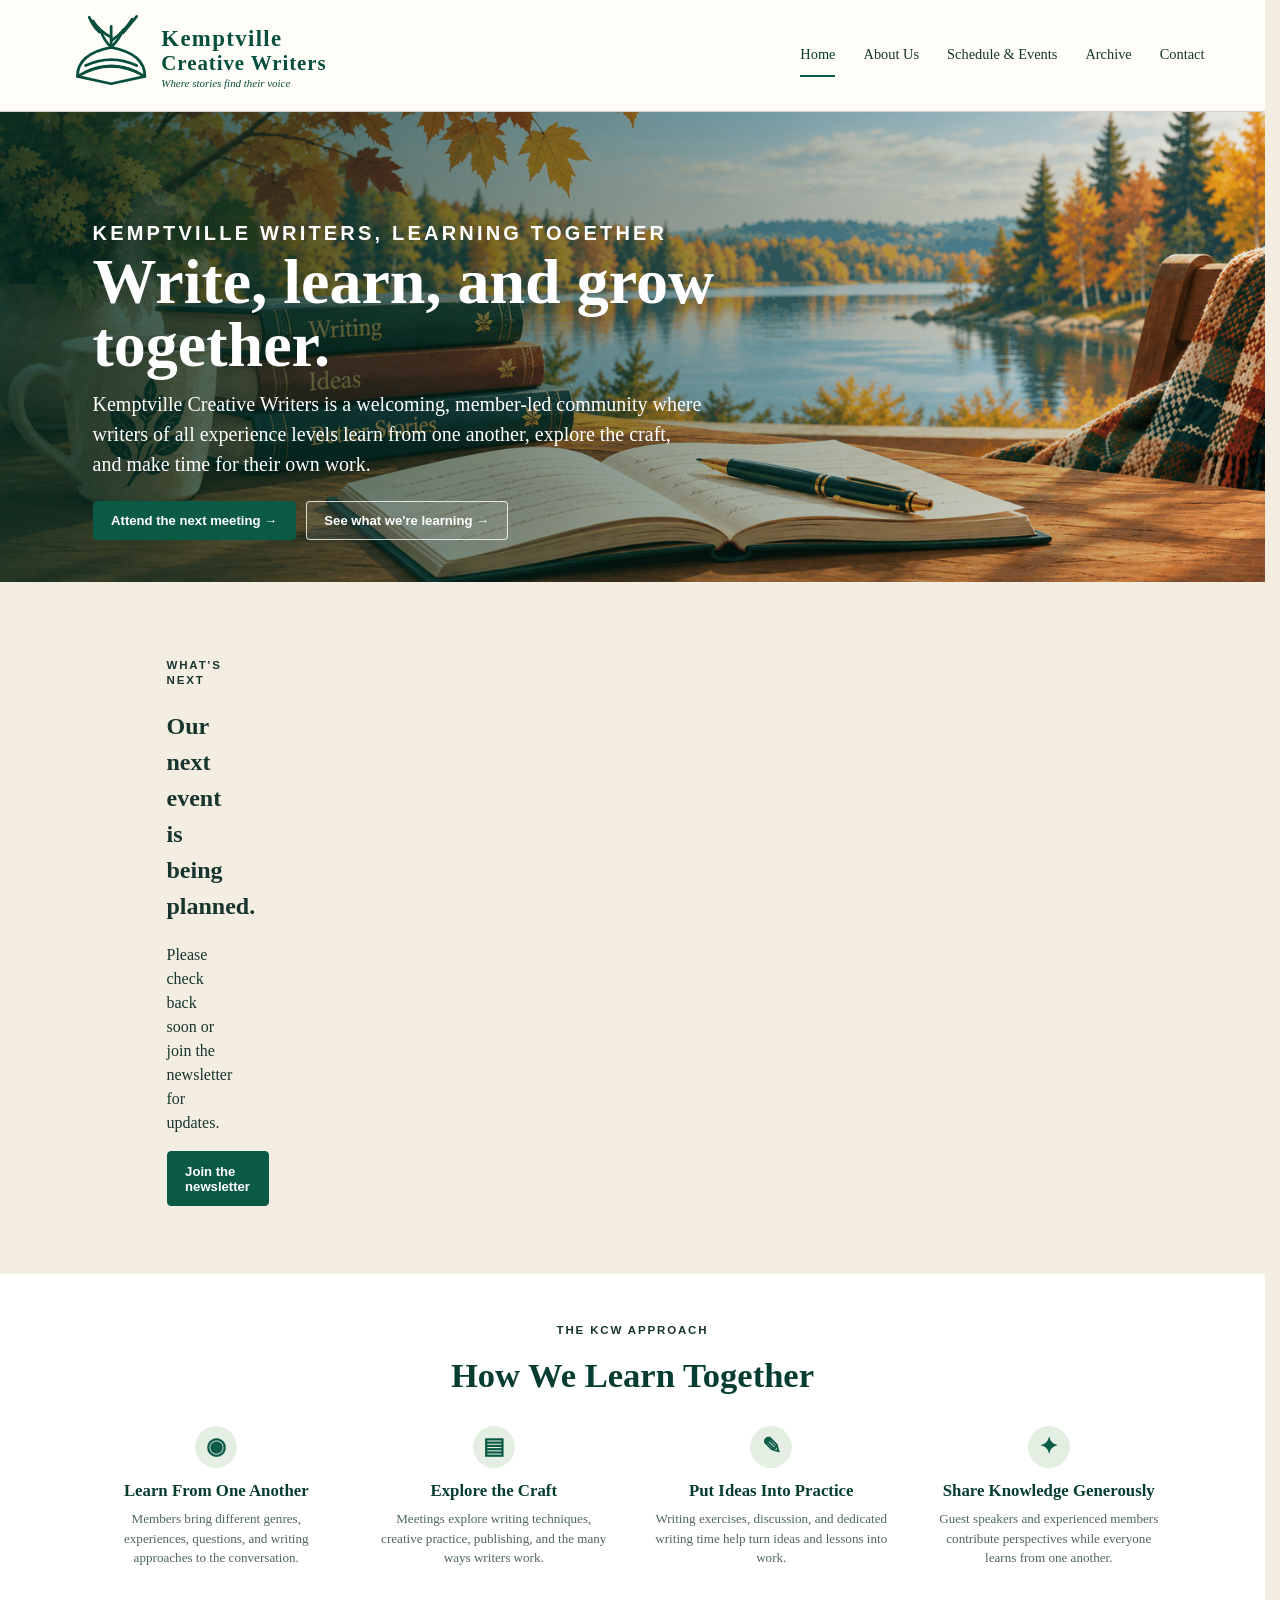
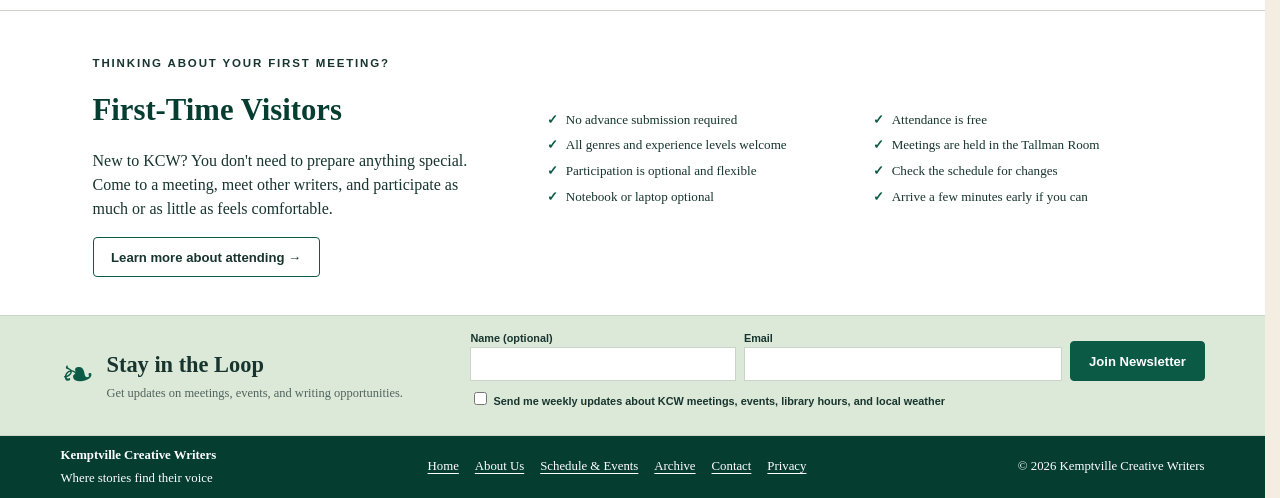
==== commit e63ecda6: "cloudflare invisible" ====
--- a/index.html
+++ b/index.html
@@ -129,9 +129,10 @@
           <div><label for="email">Email</label><input id="email" name="email" type="email" required></div>
           <button class="button button-primary" type="submit">Join Newsletter</button>
           <label class="newsletter-option"><input type="checkbox" name="weekly_calendar" value="yes"> Send me weekly updates about KCW meetings, events, library hours, and local weather</label>
+          <div class="cf-turnstile" data-sitekey="0x4AAAAAAE5txTnyp2jt0lFY"></div>
         </form>
         <div id="newsletter-message" class="form-message" role="status" aria-live="polite"></div>
-        <div class="cf-turnstile" data-sitekey="0x4AAAAAAE5sqJdwpllMnqtD"></div>
+        
       </div>
     </section>
   </main>
